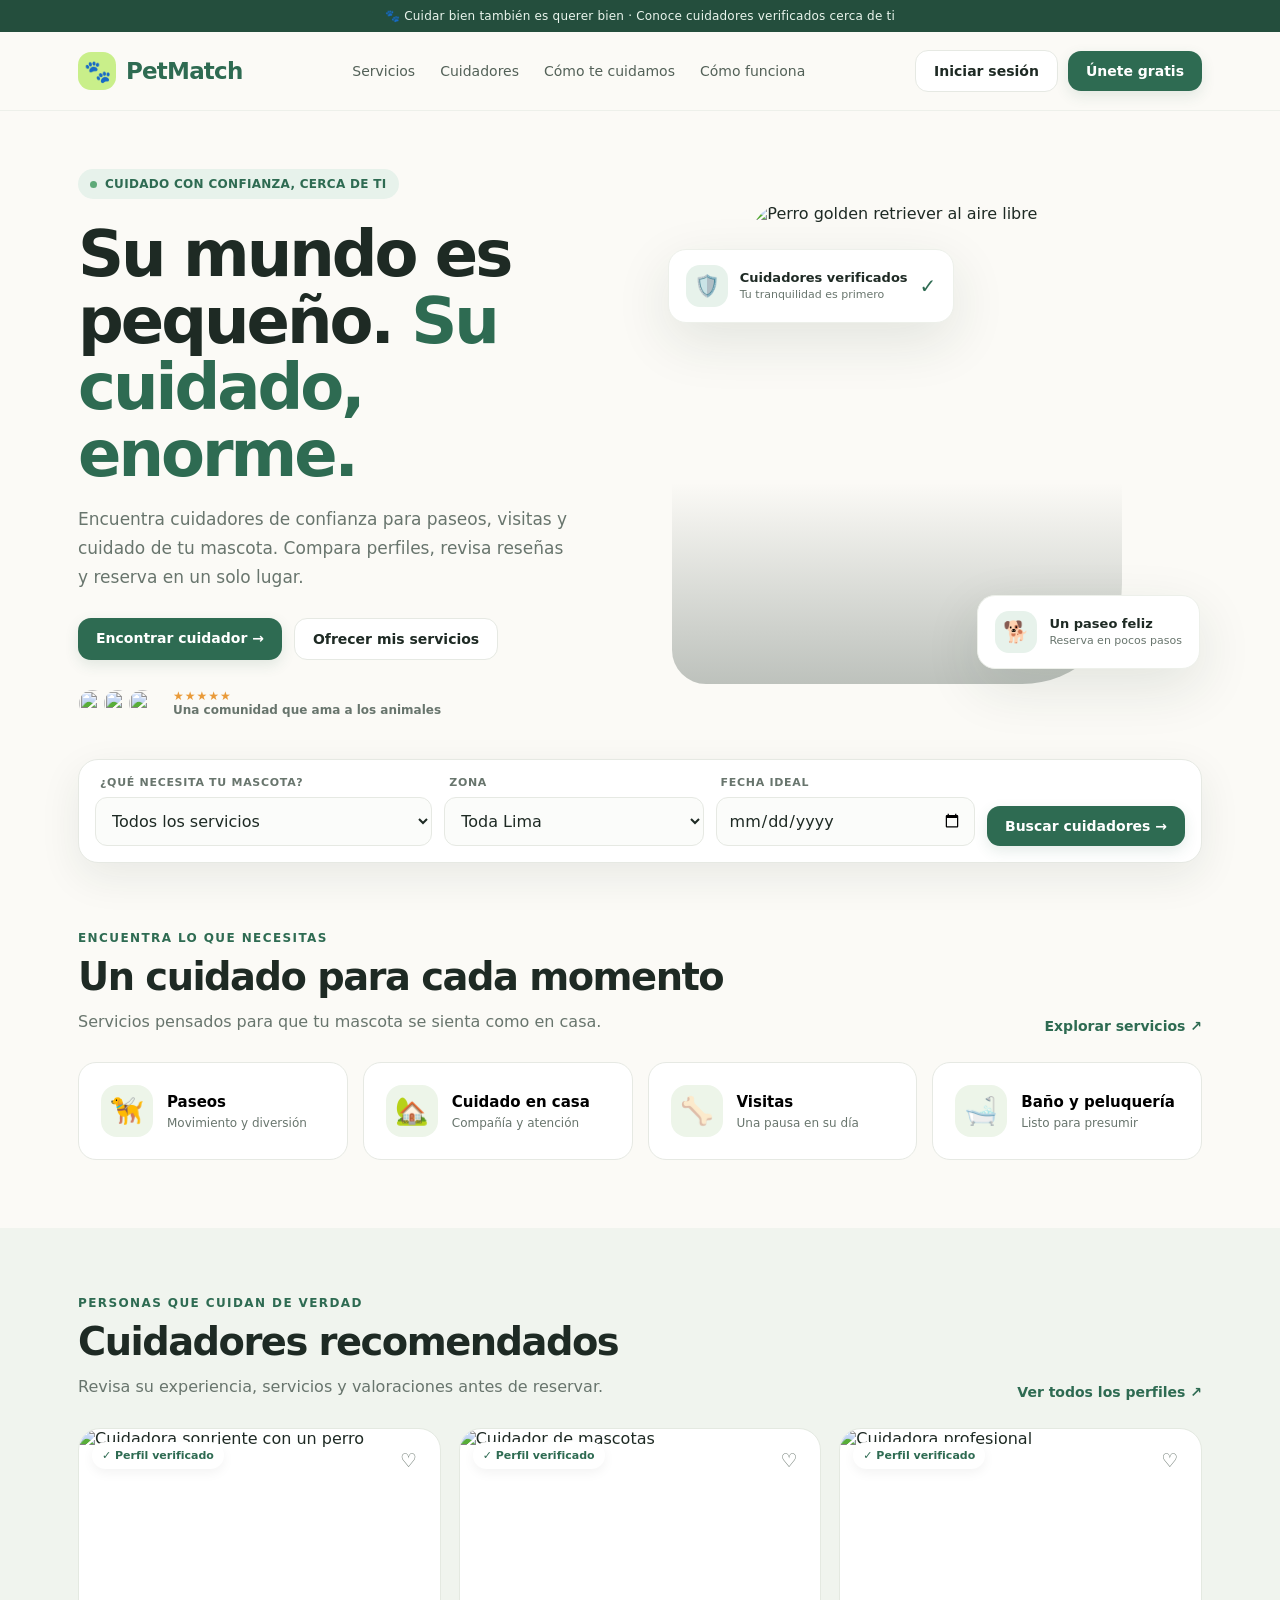
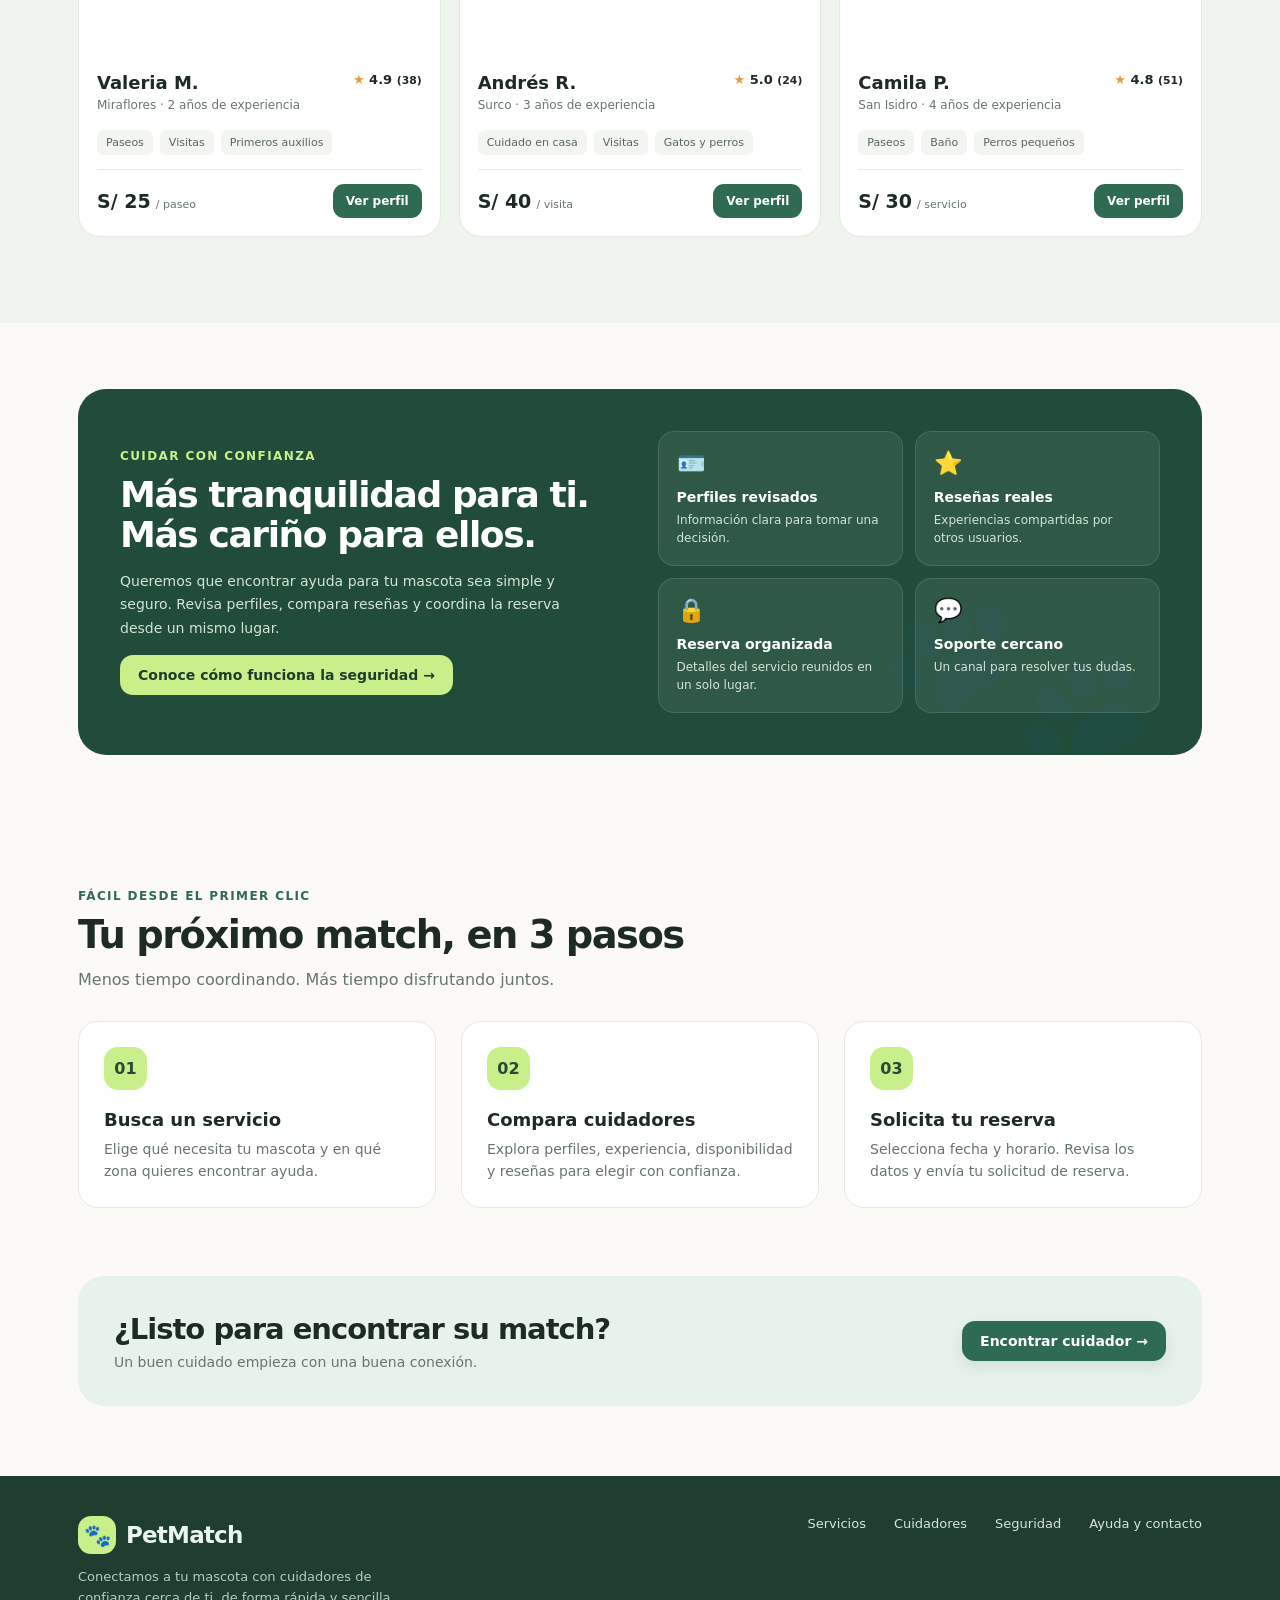
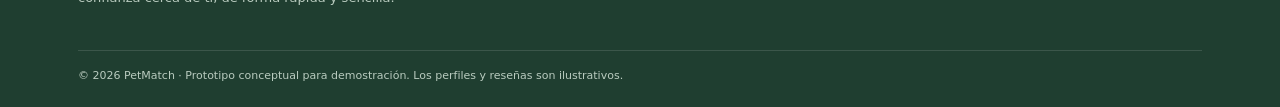
==== index.html @ 68512629 "Add files via upload" ====
<!DOCTYPE html>
<html lang="es">
<head>
<meta charset="UTF-8"><meta name="viewport" content="width=device-width, initial-scale=1.0">
<title>PetMatch — Encuentra su cuidador ideal</title>
<style>
:root{--green:#2e6b52;--green2:#e7f2eb;--lime:#c9ef8a;--ink:#1e2a24;--muted:#68756d;--cream:#fbfaf6;--line:#e6e9e3;--white:#fff;--orange:#f4a261}
*{box-sizing:border-box}html{scroll-behavior:smooth}body{margin:0;font-family:Inter,ui-sans-serif,system-ui,-apple-system,BlinkMacSystemFont,"Segoe UI",sans-serif;color:var(--ink);background:var(--cream)}
button,input,select{font:inherit}button{cursor:pointer;border:0}a{color:inherit;text-decoration:none}.wrap{max-width:1180px;margin:auto;padding:0 28px}
.topbar{background:#244e3d;color:#eaf5ed;text-align:center;padding:9px 16px;font-size:12px;letter-spacing:.2px}
header{position:sticky;top:0;z-index:10;background:rgba(251,250,246,.94);backdrop-filter:blur(12px);border-bottom:1px solid #edf0ea}
.nav{height:78px;display:flex;align-items:center;gap:30px}.logo{display:flex;align-items:center;gap:10px;font-weight:850;font-size:23px;letter-spacing:-.8px;color:var(--green);white-space:nowrap}.logo-mark{width:38px;height:38px;background:var(--lime);border-radius:13px;display:grid;place-items:center;font-size:22px}.navlinks{display:flex;gap:25px;margin:auto;font-size:14px;color:#536158}.navlinks a:hover{color:var(--green)}.nav-actions{display:flex;gap:10px;align-items:center}.btn{padding:12px 18px;border-radius:13px;font-weight:700;font-size:14px;transition:.2s}.btn:hover{transform:translateY(-1px)}.btn-primary{background:var(--green);color:white;box-shadow:0 5px 14px #2e6b5220}.btn-primary:hover{background:#23553f}.btn-light{background:white;border:1px solid var(--line);color:var(--ink)}.btn-lime{background:var(--lime);color:#203b2b}.menu-btn{display:none;background:transparent;font-size:24px}
.hero{padding:58px 0 44px;overflow:hidden}.hero-grid{display:grid;grid-template-columns:1.02fr .98fr;align-items:center;gap:42px}.eyebrow{display:inline-flex;align-items:center;gap:8px;background:var(--green2);color:var(--green);padding:8px 12px;border-radius:999px;font-weight:750;font-size:12px;letter-spacing:.3px}.dot{width:7px;height:7px;border-radius:50%;background:#5eaa78}.hero h1{font-size:clamp(42px,5vw,65px);line-height:1.04;letter-spacing:-3px;margin:22px 0 18px;max-width:570px}.hero h1 span{color:var(--green)}.hero p{font-size:17px;line-height:1.7;color:var(--muted);max-width:500px;margin:0 0 26px}.hero-buttons{display:flex;gap:12px;flex-wrap:wrap}.trust-row{display:flex;align-items:center;gap:15px;margin-top:28px;color:var(--muted);font-size:12px}.avatars{display:flex;padding-left:5px}.avatars img{width:31px;height:31px;object-fit:cover;border-radius:50%;border:2px solid var(--cream);margin-left:-6px}.stars{color:#e99a39;letter-spacing:1px}.hero-visual{height:480px;position:relative}.hero-photo{width:85%;height:440px;position:absolute;right:0;top:0;object-fit:cover;border-radius:34px 34px 100px 34px}.photo-overlay{position:absolute;inset:0;background:linear-gradient(180deg,transparent 58%,#13261d44 100%);border-radius:34px 34px 100px 34px;width:85%;right:0}.floating-card{position:absolute;background:white;box-shadow:0 18px 55px #1b34221c;border:1px solid #edf0ea;border-radius:18px;padding:15px 17px;display:flex;align-items:center;gap:12px}.floating-card .icon{width:42px;height:42px;border-radius:14px;background:var(--green2);display:grid;place-items:center;font-size:21px}.floating-card strong{display:block;font-size:13px}.floating-card small{display:block;color:var(--muted);font-size:11px;margin-top:3px}.float-top{top:45px;left:-4px}.float-bottom{bottom:15px;right:2px}.check{color:var(--green);font-size:20px}
.search-shell{margin-top:-4px;position:relative;z-index:2}.search-panel{background:white;padding:16px;border-radius:20px;box-shadow:0 14px 42px #1d332015;border:1px solid var(--line);display:grid;grid-template-columns:1.3fr 1fr 1fr auto;gap:12px;align-items:end}.field label{display:block;font-size:11px;color:var(--muted);font-weight:750;margin:0 0 8px 5px;text-transform:uppercase;letter-spacing:.7px}.field select,.field input{width:100%;border:1px solid var(--line);background:#fbfcfa;border-radius:12px;padding:13px 12px;outline:none;color:var(--ink)}.field select:focus,.field input:focus{border-color:#6ca786;box-shadow:0 0 0 3px #2e6b5214}
section{padding:68px 0}.section-head{display:flex;align-items:end;justify-content:space-between;gap:20px;margin-bottom:28px}.kicker{font-size:12px;color:var(--green);font-weight:800;letter-spacing:1.4px;text-transform:uppercase}.section-head h2{font-size:clamp(28px,3vw,39px);letter-spacing:-1.5px;margin:9px 0 0}.section-head p{color:var(--muted);margin:10px 0 0;line-height:1.6}.text-link{font-size:14px;color:var(--green);font-weight:800;white-space:nowrap}
.services{display:grid;grid-template-columns:repeat(4,1fr);gap:15px}.service{background:white;border:1px solid var(--line);border-radius:18px;padding:22px;display:flex;gap:14px;align-items:center;text-align:left;transition:.2s}.service:hover,.service.active{border-color:#77a98a;background:#f0f7f1;transform:translateY(-2px)}.service-emoji{width:52px;height:52px;border-radius:16px;background:#edf5e9;display:grid;place-items:center;font-size:27px}.service strong{display:block;font-size:15px}.service small{display:block;color:var(--muted);margin-top:5px;font-size:12px}
.caregivers{background:#f0f4ee}.caregiver-grid{display:grid;grid-template-columns:repeat(3,1fr);gap:18px}.care-card{background:white;border:1px solid #e4e9e1;border-radius:22px;overflow:hidden;transition:.2s}.care-card:hover{transform:translateY(-4px);box-shadow:0 18px 35px #18372310}.care-img-wrap{height:225px;position:relative}.care-img{width:100%;height:100%;object-fit:cover}.verified{position:absolute;left:13px;top:13px;background:#fff;padding:7px 10px;border-radius:999px;font-size:11px;font-weight:800;color:var(--green);box-shadow:0 4px 12px #0000000d}.heart{position:absolute;right:13px;top:13px;width:36px;height:36px;border-radius:50%;background:#fff;font-size:19px;color:#68756d}.heart.saved{color:#e56a78}.care-content{padding:18px}.care-top{display:flex;justify-content:space-between;gap:10px}.care-top h3{margin:0;font-size:18px}.care-top p{color:var(--muted);font-size:12px;margin:5px 0}.rating{font-size:13px;font-weight:800;white-space:nowrap}.rating span{color:#e99a39}.tags{display:flex;gap:7px;flex-wrap:wrap;margin:13px 0}.tag{background:#f3f5f0;padding:6px 9px;border-radius:7px;font-size:11px;color:#59665c}.care-bottom{display:flex;justify-content:space-between;align-items:center;border-top:1px solid var(--line);padding-top:14px;margin-top:14px}.price strong{font-size:19px}.price small{font-size:11px;color:var(--muted)}.mini-btn{padding:10px 13px;border-radius:11px;background:var(--green);color:white;font-size:12px;font-weight:800}
.safety{padding:66px 0}.safety-panel{background:#214c39;color:white;border-radius:28px;padding:42px;display:grid;grid-template-columns:1fr 1fr;gap:35px;align-items:center;overflow:hidden;position:relative}.safety-panel:after{content:"🐾";position:absolute;font-size:210px;opacity:.06;right:5%;bottom:-50px;transform:rotate(-20deg)}.safety-panel h2{font-size:36px;letter-spacing:-1.4px;line-height:1.12;margin:12px 0}.safety-panel p{color:#d3e4d8;line-height:1.7;font-size:14px;max-width:470px}.safety-list{display:grid;grid-template-columns:1fr 1fr;gap:12px;position:relative;z-index:1}.safety-item{background:#ffffff12;border:1px solid #ffffff1c;border-radius:16px;padding:18px}.safety-item span{font-size:23px}.safety-item strong{display:block;margin-top:12px;font-size:14px}.safety-item small{display:block;color:#d3e4d8;line-height:1.5;margin-top:6px;font-size:12px}
.how-grid{display:grid;grid-template-columns:repeat(3,1fr);gap:25px}.step{padding:25px;border:1px solid var(--line);border-radius:20px;background:white}.step-num{width:43px;height:43px;border-radius:14px;background:var(--lime);display:grid;place-items:center;font-weight:900;color:#264a35}.step h3{margin:19px 0 8px;font-size:18px}.step p{color:var(--muted);line-height:1.6;font-size:14px;margin:0}
.cta{padding:0 0 70px}.cta-panel{border-radius:26px;background:#e7f2eb;padding:36px;display:flex;align-items:center;justify-content:space-between;gap:20px}.cta-panel h2{margin:0 0 8px;font-size:29px;letter-spacing:-1px}.cta-panel p{margin:0;color:var(--muted);font-size:14px}
footer{background:#1f3e30;color:#e8f1ea;padding:40px 0 25px}.footer-grid{display:flex;justify-content:space-between;gap:25px;flex-wrap:wrap}.footer-brand{max-width:330px}.footer-brand p{color:#b9cbbf;font-size:13px;line-height:1.6}.footer-links{display:flex;gap:28px;flex-wrap:wrap}.footer-links a{font-size:13px;color:#d7e4db}.copyright{border-top:1px solid #ffffff20;margin-top:28px;padding-top:18px;font-size:11px;color:#b9cbbf}
.modal-backdrop{position:fixed;inset:0;background:#0d1c14a6;z-index:50;display:none;align-items:center;justify-content:center;padding:18px}.modal-backdrop.show{display:flex}.modal{background:var(--cream);width:min(560px,100%);max-height:90vh;overflow:auto;border-radius:24px;padding:26px;box-shadow:0 30px 90px #0003;position:relative}.modal-close{position:absolute;right:17px;top:16px;width:35px;height:35px;border-radius:50%;background:#edf1eb;font-size:20px}.modal h2{margin:5px 40px 8px 0;font-size:26px;letter-spacing:-.8px}.modal p{color:var(--muted);line-height:1.5;font-size:14px}.modal .field{margin:15px 0}.modal .field label{margin-left:0}.modal .btn{width:100%;margin-top:8px}.notice{background:#e7f2eb;color:#24533d;padding:14px;border-radius:12px;font-size:13px;line-height:1.5;margin-top:14px;display:none}.notice.show{display:block}.empty{grid-column:1/-1;text-align:center;padding:35px;color:var(--muted);background:white;border-radius:18px}
@media(max-width:900px){.navlinks{gap:13px}.hero-grid{gap:22px}.hero-visual{height:410px}.hero-photo,.photo-overlay{height:380px}.search-panel{grid-template-columns:1fr 1fr}.services{grid-template-columns:repeat(2,1fr)}.caregiver-grid{grid-template-columns:repeat(2,1fr)}.caregiver-grid .care-card:last-child{display:none}.safety-panel{grid-template-columns:1fr}.how-grid{gap:13px}}
@media(max-width:650px){.wrap{padding:0 18px}.nav{height:68px}.navlinks{display:none;position:absolute;top:68px;left:0;right:0;background:var(--cream);padding:20px;flex-direction:column;border-bottom:1px solid var(--line)}.navlinks.open{display:flex}.nav-actions .btn-light{display:none}.menu-btn{display:block}.logo{font-size:20px}.hero{padding-top:35px}.hero-grid{grid-template-columns:1fr}.hero h1{font-size:47px;letter-spacing:-2px}.hero p{font-size:15px}.hero-visual{height:360px;margin-top:8px}.hero-photo,.photo-overlay{width:90%;height:335px}.float-top{left:0;top:25px}.float-bottom{right:0;bottom:0}.search-panel{grid-template-columns:1fr;padding:14px}.search-panel .btn{width:100%}section{padding:48px 0}.section-head{align-items:start;flex-direction:column}.services{grid-template-columns:1fr 1fr;gap:10px}.service{padding:13px;gap:10px}.service-emoji{width:42px;height:42px;font-size:22px}.service strong{font-size:13px}.service small{font-size:10px}.caregiver-grid{grid-template-columns:1fr}.caregiver-grid .care-card:last-child{display:block}.care-img-wrap{height:220px}.safety-panel{padding:25px}.safety-panel h2{font-size:30px}.safety-list{grid-template-columns:1fr 1fr}.how-grid{grid-template-columns:1fr}.cta-panel{padding:25px;align-items:start;flex-direction:column}.cta-panel h2{font-size:25px}.footer-grid{flex-direction:column}.footer-links{gap:18px}}
</style>
</head>
<body>
<div class="topbar">🐾 Cuidar bien también es querer bien · Conoce cuidadores verificados cerca de ti</div>
<header><div class="wrap nav">
<a class="logo" href="#inicio"><span class="logo-mark">🐾</span>PetMatch</a>
<nav class="navlinks" id="navlinks"><a href="#servicios">Servicios</a><a href="#cuidadores">Cuidadores</a><a href="#seguridad">Cómo te cuidamos</a><a href="#como-funciona">Cómo funciona</a></nav>
<div class="nav-actions"><button class="btn btn-light" onclick="openModal('login')">Iniciar sesión</button><button class="btn btn-primary" onclick="openModal('join')">Únete gratis</button><button class="menu-btn" aria-label="Abrir menú" onclick="document.getElementById('navlinks').classList.toggle('open')">☰</button></div>
</div></header>
<main id="inicio">
<section class="hero"><div class="wrap hero-grid">
<div><div class="eyebrow"><span class="dot"></span> CUIDADO CON CONFIANZA, CERCA DE TI</div>
<h1>Su mundo es pequeño. <span>Su cuidado, enorme.</span></h1>
<p>Encuentra cuidadores de confianza para paseos, visitas y cuidado de tu mascota. Compara perfiles, revisa reseñas y reserva en un solo lugar.</p>
<div class="hero-buttons"><a class="btn btn-primary" href="#buscar">Encontrar cuidador <span>→</span></a><button class="btn btn-light" onclick="openModal('join')">Ofrecer mis servicios</button></div>
<div class="trust-row"><div class="avatars"><img src="https://images.unsplash.com/photo-1544005313-94ddf0286df2?w=80&h=80&fit=crop&crop=faces" alt=""><img src="https://images.unsplash.com/photo-1500648767791-00dcc994a43e?w=80&h=80&fit=crop&crop=faces" alt=""><img src="https://images.unsplash.com/photo-1534528741775-53994a69daeb?w=80&h=80&fit=crop&crop=faces" alt=""></div><div><div class="stars">★★★★★</div><strong>Una comunidad que ama a los animales</strong></div></div>
</div>
<div class="hero-visual"><img class="hero-photo" src="https://images.unsplash.com/photo-1552053831-71594a27632d?w=1000&h=1200&fit=crop&crop=faces" alt="Perro golden retriever al aire libre"><div class="photo-overlay"></div>
<div class="floating-card float-top"><div class="icon">🛡️</div><div><strong>Cuidadores verificados</strong><small>Tu tranquilidad es primero</small></div><span class="check">✓</span></div>
<div class="floating-card float-bottom"><div class="icon">🐕</div><div><strong>Un paseo feliz</strong><small>Reserva en pocos pasos</small></div></div></div>
</div></section>
<div class="wrap search-shell" id="buscar"><div class="search-panel">
<div class="field"><label>¿Qué necesita tu mascota?</label><select id="searchService"><option value="Todos">Todos los servicios</option><option value="Paseo">Paseo</option><option value="Cuidado">Cuidado en casa</option><option value="Visita">Visita a domicilio</option><option value="Baño">Baño y peluquería</option></select></div>
<div class="field"><label>Zona</label><select id="searchZone"><option value="Todas">Toda Lima</option><option value="Miraflores">Miraflores</option><option value="Surco">Surco</option><option value="San Isidro">San Isidro</option><option value="Callao">Callao</option></select></div>
<div class="field"><label>Fecha ideal</label><input id="searchDate" type="date"></div>
<button class="btn btn-primary" onclick="searchCaregivers()">Buscar cuidadores →</button>
</div></div>
<section id="servicios"><div class="wrap"><div class="section-head"><div><div class="kicker">Encuentra lo que necesitas</div><h2>Un cuidado para cada momento</h2><p>Servicios pensados para que tu mascota se sienta como en casa.</p></div><a class="text-link" href="#buscar">Explorar servicios ↗</a></div>
<div class="services">
<button class="service" data-service="Paseo" onclick="chooseService('Paseo',this)"><span class="service-emoji">🦮</span><span><strong>Paseos</strong><small>Movimiento y diversión</small></span></button>
<button class="service" data-service="Cuidado" onclick="chooseService('Cuidado',this)"><span class="service-emoji">🏡</span><span><strong>Cuidado en casa</strong><small>Compañía y atención</small></span></button>
<button class="service" data-service="Visita" onclick="chooseService('Visita',this)"><span class="service-emoji">🦴</span><span><strong>Visitas</strong><small>Una pausa en su día</small></span></button>
<button class="service" data-service="Baño" onclick="chooseService('Baño',this)"><span class="service-emoji">🛁</span><span><strong>Baño y peluquería</strong><small>Listo para presumir</small></span></button>
</div></div></section>
<section class="caregivers" id="cuidadores"><div class="wrap"><div class="section-head"><div><div class="kicker">Personas que cuidan de verdad</div><h2>Cuidadores recomendados</h2><p>Revisa su experiencia, servicios y valoraciones antes de reservar.</p></div><a class="text-link" href="#buscar">Ver todos los perfiles ↗</a></div>
<div class="caregiver-grid" id="caregiverGrid">
<article class="care-card" data-services="Paseo Visita" data-zone="Miraflores San Isidro"><div class="care-img-wrap"><img class="care-img" src="https://images.unsplash.com/photo-1544717305-2782549b5136?w=900&h=650&fit=crop&crop=faces" alt="Cuidadora sonriente con un perro"><span class="verified">✓ Perfil verificado</span><button class="heart" onclick="toggleHeart(this)" aria-label="Guardar cuidador">♡</button></div><div class="care-content"><div class="care-top"><div><h3>Valeria M.</h3><p>Miraflores · 2 años de experiencia</p></div><div class="rating"><span>★</span> 4.9 <small>(38)</small></div></div><div class="tags"><span class="tag">Paseos</span><span class="tag">Visitas</span><span class="tag">Primeros auxilios</span></div><div class="care-bottom"><div class="price"><strong>S/ 25</strong> <small>/ paseo</small></div><button class="mini-btn" onclick="bookCaregiver('Valeria M.','S/ 25 por paseo')">Ver perfil</button></div></div></article>
<article class="care-card" data-services="Cuidado Visita" data-zone="Surco"><div class="care-img-wrap"><img class="care-img" src="https://images.unsplash.com/photo-1500648767791-00dcc994a43e?w=900&h=650&fit=crop&crop=faces" alt="Cuidador de mascotas"><span class="verified">✓ Perfil verificado</span><button class="heart" onclick="toggleHeart(this)" aria-label="Guardar cuidador">♡</button></div><div class="care-content"><div class="care-top"><div><h3>Andrés R.</h3><p>Surco · 3 años de experiencia</p></div><div class="rating"><span>★</span> 5.0 <small>(24)</small></div></div><div class="tags"><span class="tag">Cuidado en casa</span><span class="tag">Visitas</span><span class="tag">Gatos y perros</span></div><div class="care-bottom"><div class="price"><strong>S/ 40</strong> <small>/ visita</small></div><button class="mini-btn" onclick="bookCaregiver('Andrés R.','S/ 40 por visita')">Ver perfil</button></div></div></article>
<article class="care-card" data-services="Paseo Baño" data-zone="San Isidro Callao"><div class="care-img-wrap"><img class="care-img" src="https://images.unsplash.com/photo-1551836022-d5d88e9218df?w=900&h=650&fit=crop&crop=faces" alt="Cuidadora profesional"><span class="verified">✓ Perfil verificado</span><button class="heart" onclick="toggleHeart(this)" aria-label="Guardar cuidador">♡</button></div><div class="care-content"><div class="care-top"><div><h3>Camila P.</h3><p>San Isidro · 4 años de experiencia</p></div><div class="rating"><span>★</span> 4.8 <small>(51)</small></div></div><div class="tags"><span class="tag">Paseos</span><span class="tag">Baño</span><span class="tag">Perros pequeños</span></div><div class="care-bottom"><div class="price"><strong>S/ 30</strong> <small>/ servicio</small></div><button class="mini-btn" onclick="bookCaregiver('Camila P.','S/ 30 por servicio')">Ver perfil</button></div></div></article>
</div><p id="resultsMsg" style="font-size:13px;color:var(--muted);margin:18px 2px 0"></p>
</div></section>
<section class="safety" id="seguridad"><div class="wrap"><div class="safety-panel"><div><div class="kicker" style="color:var(--lime)">Cuidar con confianza</div><h2>Más tranquilidad para ti. Más cariño para ellos.</h2><p>Queremos que encontrar ayuda para tu mascota sea simple y seguro. Revisa perfiles, compara reseñas y coordina la reserva desde un mismo lugar.</p><button class="btn btn-lime" onclick="openModal('safety')">Conoce cómo funciona la seguridad →</button></div><div class="safety-list"><div class="safety-item"><span>🪪</span><strong>Perfiles revisados</strong><small>Información clara para tomar una decisión.</small></div><div class="safety-item"><span>⭐</span><strong>Reseñas reales</strong><small>Experiencias compartidas por otros usuarios.</small></div><div class="safety-item"><span>🔒</span><strong>Reserva organizada</strong><small>Detalles del servicio reunidos en un solo lugar.</small></div><div class="safety-item"><span>💬</span><strong>Soporte cercano</strong><small>Un canal para resolver tus dudas.</small></div></div></div></div></section>
<section id="como-funciona"><div class="wrap"><div class="section-head"><div><div class="kicker">Fácil desde el primer clic</div><h2>Tu próximo match, en 3 pasos</h2><p>Menos tiempo coordinando. Más tiempo disfrutando juntos.</p></div></div><div class="how-grid"><div class="step"><div class="step-num">01</div><h3>Busca un servicio</h3><p>Elige qué necesita tu mascota y en qué zona quieres encontrar ayuda.</p></div><div class="step"><div class="step-num">02</div><h3>Compara cuidadores</h3><p>Explora perfiles, experiencia, disponibilidad y reseñas para elegir con confianza.</p></div><div class="step"><div class="step-num">03</div><h3>Solicita tu reserva</h3><p>Selecciona fecha y horario. Revisa los datos y envía tu solicitud de reserva.</p></div></div></div></section>
<div class="cta"><div class="wrap"><div class="cta-panel"><div><h2>¿Listo para encontrar su match?</h2><p>Un buen cuidado empieza con una buena conexión.</p></div><button class="btn btn-primary" onclick="document.getElementById('buscar').scrollIntoView({behavior:'smooth'})">Encontrar cuidador →</button></div></div></div>
</main>
<footer><div class="wrap"><div class="footer-grid"><div class="footer-brand"><a class="logo" href="#inicio" style="color:#eaf5ed"><span class="logo-mark">🐾</span>PetMatch</a><p>Conectamos a tu mascota con cuidadores de confianza cerca de ti, de forma rápida y sencilla.</p></div><div class="footer-links"><a href="#servicios">Servicios</a><a href="#cuidadores">Cuidadores</a><a href="#seguridad">Seguridad</a><a href="#" onclick="openModal('help');return false">Ayuda y contacto</a></div></div><div class="copyright">© 2026 PetMatch · Prototipo conceptual para demostración. Los perfiles y reseñas son ilustrativos.</div></div></footer>
<div class="modal-backdrop" id="modalBackdrop" onclick="if(event.target===this)closeModal()"><div class="modal" role="dialog" aria-modal="true" aria-labelledby="modalTitle"><button class="modal-close" onclick="closeModal()" aria-label="Cerrar">×</button><div id="modalBody"></div></div></div>
<script>
const backdrop=document.getElementById('modalBackdrop'), body=document.getElementById('modalBody');
function openModal(type){
 let content='';
 if(type==='login') content=`<div class="eyebrow">Qué bueno verte de nuevo</div><h2 id="modalTitle">Inicia sesión</h2><p>Entra a tu cuenta para gestionar tus reservas y cuidadores favoritos.</p><form onsubmit="event.preventDefault();showNotice('loginNotice','¡Listo! Esta es una demostración: el inicio de sesión no está conectado a una cuenta real.');"><div class="field"><label>Correo electrónico</label><input type="email" required placeholder="tu@correo.com"></div><div class="field"><label>Contraseña</label><input type="password" required placeholder="••••••••"></div><button class="btn btn-primary" type="submit">Iniciar sesión</button><div class="notice" id="loginNotice"></div></form><p>¿Aún no tienes cuenta? <a class="text-link" href="#" onclick="openModal('join');return false">Únete gratis</a></p>`;
 else if(type==='join') content=`<div class="eyebrow">Bienvenido a la manada</div><h2 id="modalTitle">Únete a PetMatch</h2><p>Cuéntanos cómo quieres formar parte de la comunidad.</p><div class="field"><label>Quiero registrarme como</label><select id="joinRole"><option>Dueño de mascota</option><option>Cuidador de mascotas</option></select></div><div class="field"><label>Nombre completo</label><input id="joinName" placeholder="Tu nombre"></div><div class="field"><label>Correo electrónico</label><input id="joinEmail" type="email" placeholder="tu@correo.com"></div><button class="btn btn-primary" onclick="joinSubmit()">Crear cuenta gratis</button><div class="notice" id="joinNotice"></div>`;
 else if(type==='booking') content=`<div class="eyebrow">Tu próximo match</div><h2 id="modalTitle">Solicitar reserva con ${window.selectedCaregiver}</h2><p>${window.selectedPrice}. Completa los detalles para preparar tu solicitud.</p><form onsubmit="event.preventDefault();showNotice('bookNotice','¡Solicitud preparada! En un producto real, aquí se confirmaría la disponibilidad y se continuaría al pago seguro.');"><div class="field"><label>Servicio</label><select required><option>Paseo</option><option>Cuidado en casa</option><option>Visita a domicilio</option><option>Baño y peluquería</option></select></div><div class="field"><label>Fecha</label><input type="date" required></div><div class="field"><label>Horario preferido</label><select required><option value="">Seleccionar horario</option><option>08:00 – 10:00</option><option>10:00 – 12:00</option><option>14:00 – 16:00</option><option>16:00 – 18:00</option></select></div><div class="field"><label>Nombre de tu mascota</label><input placeholder="Ej. Luna" required></div><button class="btn btn-primary" type="submit">Continuar con la reserva →</button><div class="notice" id="bookNotice"></div></form>`;
 else if(type==='safety') content=`<div class="eyebrow">Seguridad y confianza</div><h2 id="modalTitle">Decide con más información</h2><p>En el concepto de PetMatch, cada perfil reúne datos del cuidador, servicios, disponibilidad y valoraciones para ayudar a comparar opciones. La verificación y los pagos protegidos se muestran como funcionalidades previstas del producto, no como servicios activos en este prototipo.</p><div class="notice show">Antes de reservar, revisa siempre los detalles del servicio, acuerda las necesidades especiales de tu mascota y confirma las condiciones con el cuidador.</div><button class="btn btn-primary" onclick="closeModal()">Entendido</button>`;
 else content=`<div class="eyebrow">Estamos para ayudarte</div><h2 id="modalTitle">Ayuda y contacto</h2><p>¿Tienes alguna duda sobre los servicios o cómo reservar? Déjanos un mensaje de demostración.</p><div class="field"><label>Tu correo</label><input type="email" placeholder="tu@correo.com"></div><div class="field"><label>¿En qué te ayudamos?</label><input placeholder="Escribe tu consulta"></div><button class="btn btn-primary" onclick="showNotice('helpNotice','Mensaje de demostración preparado. La función de contacto aún no está conectada.');">Enviar consulta</button><div class="notice" id="helpNotice"></div>`;
 body.innerHTML=content;backdrop.classList.add('show');document.body.style.overflow='hidden';
}
function closeModal(){backdrop.classList.remove('show');document.body.style.overflow=''}
function showNotice(id,msg){const el=document.getElementById(id);if(el){el.textContent=msg;el.classList.add('show')}}
function bookCaregiver(name,price){window.selectedCaregiver=name;window.selectedPrice=price;openModal('booking')}
function toggleHeart(btn){btn.classList.toggle('saved');btn.textContent=btn.classList.contains('saved')?'♥':'♡'}
function chooseService(service,btn){document.querySelectorAll('.service').forEach(x=>x.classList.remove('active'));btn.classList.add('active');document.getElementById('searchService').value=service;document.getElementById('buscar').scrollIntoView({behavior:'smooth',block:'center'});searchCaregivers()}
function searchCaregivers(){
 const service=document.getElementById('searchService').value,zone=document.getElementById('searchZone').value;
 let count=0;
 document.querySelectorAll('.care-card').forEach(card=>{const services=card.dataset.services.split(' '),zones=card.dataset.zone.split(' ');const show=(service==='Todos'||services.includes(service))&&(zone==='Todas'||zones.includes(zone));card.style.display=show?'':'none';if(show)count++});
 const msg=document.getElementById('resultsMsg');msg.textContent=count?`Mostrando ${count} ${count===1?'cuidador':'cuidadores'} ${service!=='Todos'?'para '+service.toLowerCase():''}${zone!=='Todas'?' en '+zone:''}. Los perfiles de este prototipo son ilustrativos.`:'No encontramos perfiles con esos filtros. Prueba con otra zona o servicio.';msg.style.color=count?'var(--muted)':'#b24b4b';
 document.getElementById('cuidadores').scrollIntoView({behavior:'smooth',block:'start'});
}
function joinSubmit(){const name=document.getElementById('joinName').value.trim(),email=document.getElementById('joinEmail').value.trim(),role=document.getElementById('joinRole').value;if(!name||!email){showNotice('joinNotice','Completa tu nombre y correo para continuar.');return}showNotice('joinNotice',`¡Gracias, ${name}! Tu registro como ${role.toLowerCase()} está listo para la demostración. No se han enviado datos ni creado una cuenta real.`)}
document.addEventListener('keydown',e=>{if(e.key==='Escape')closeModal()});
</script>
</body></html>
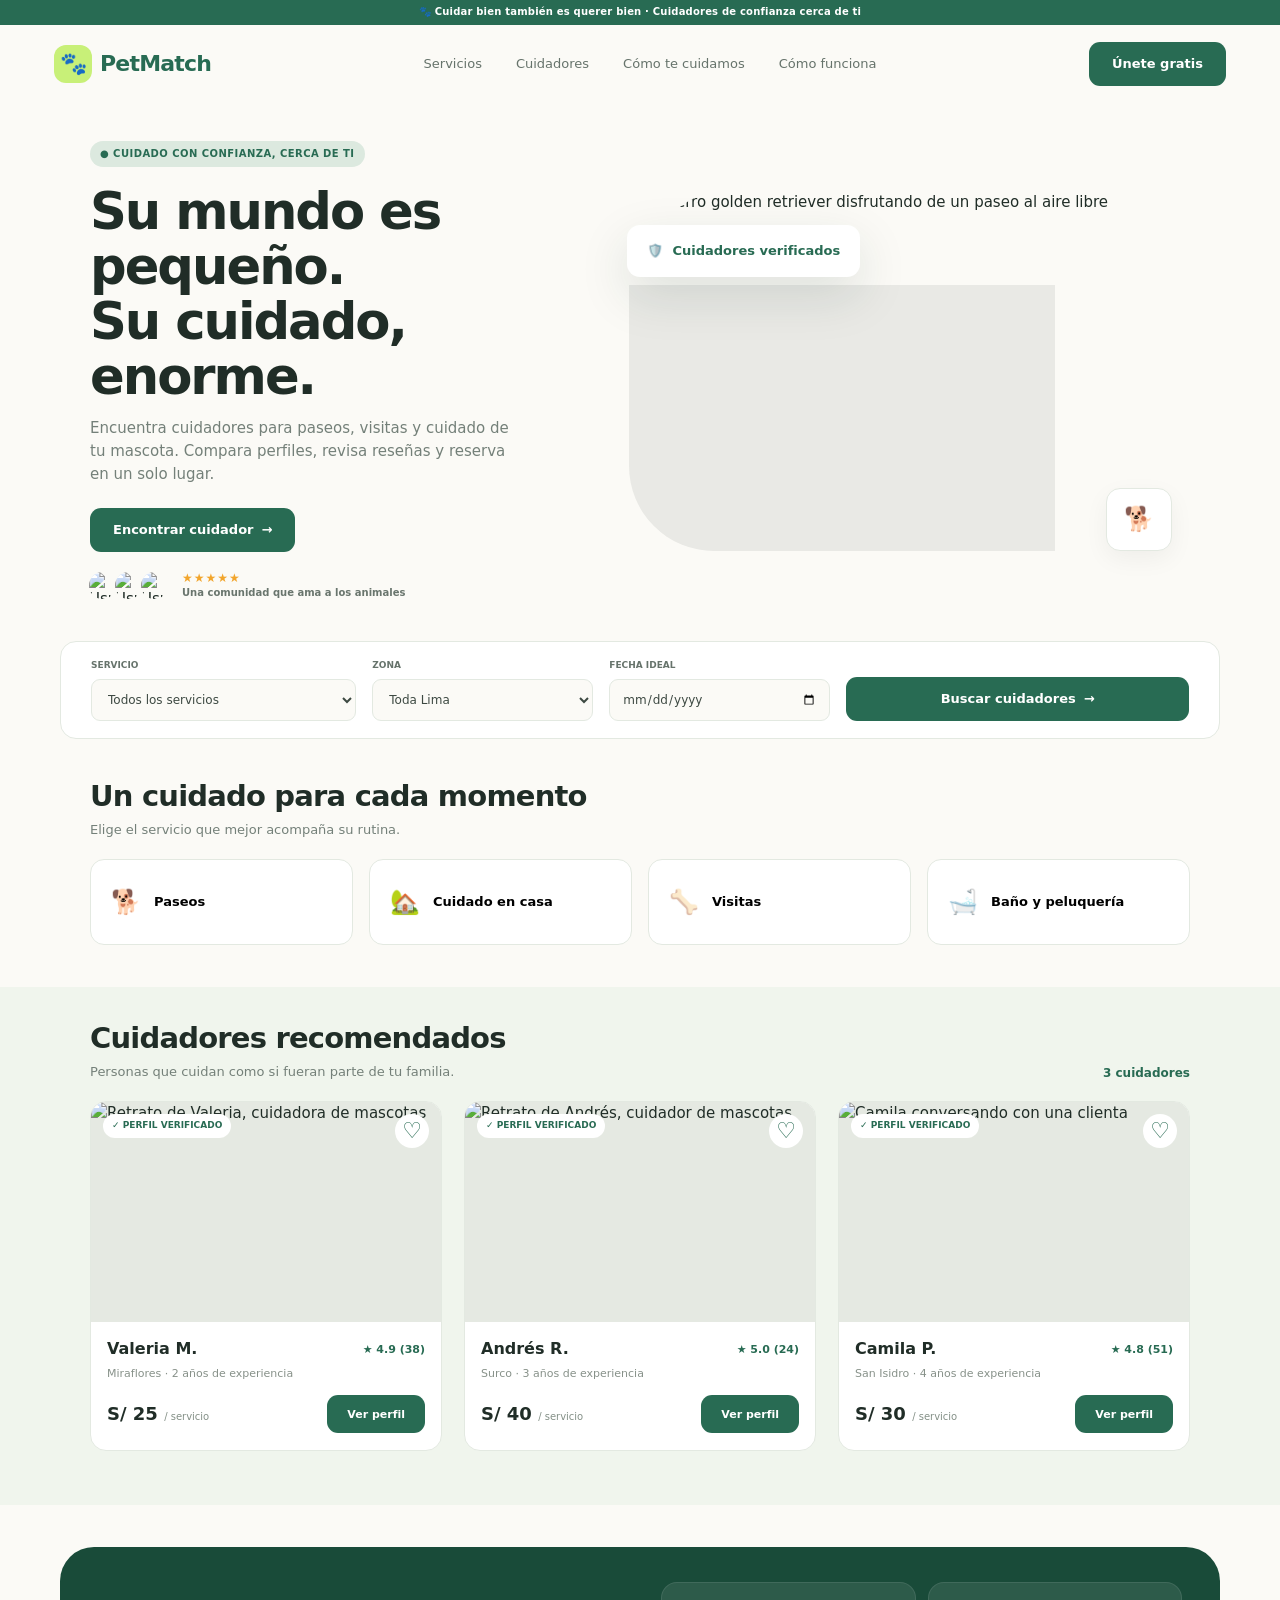
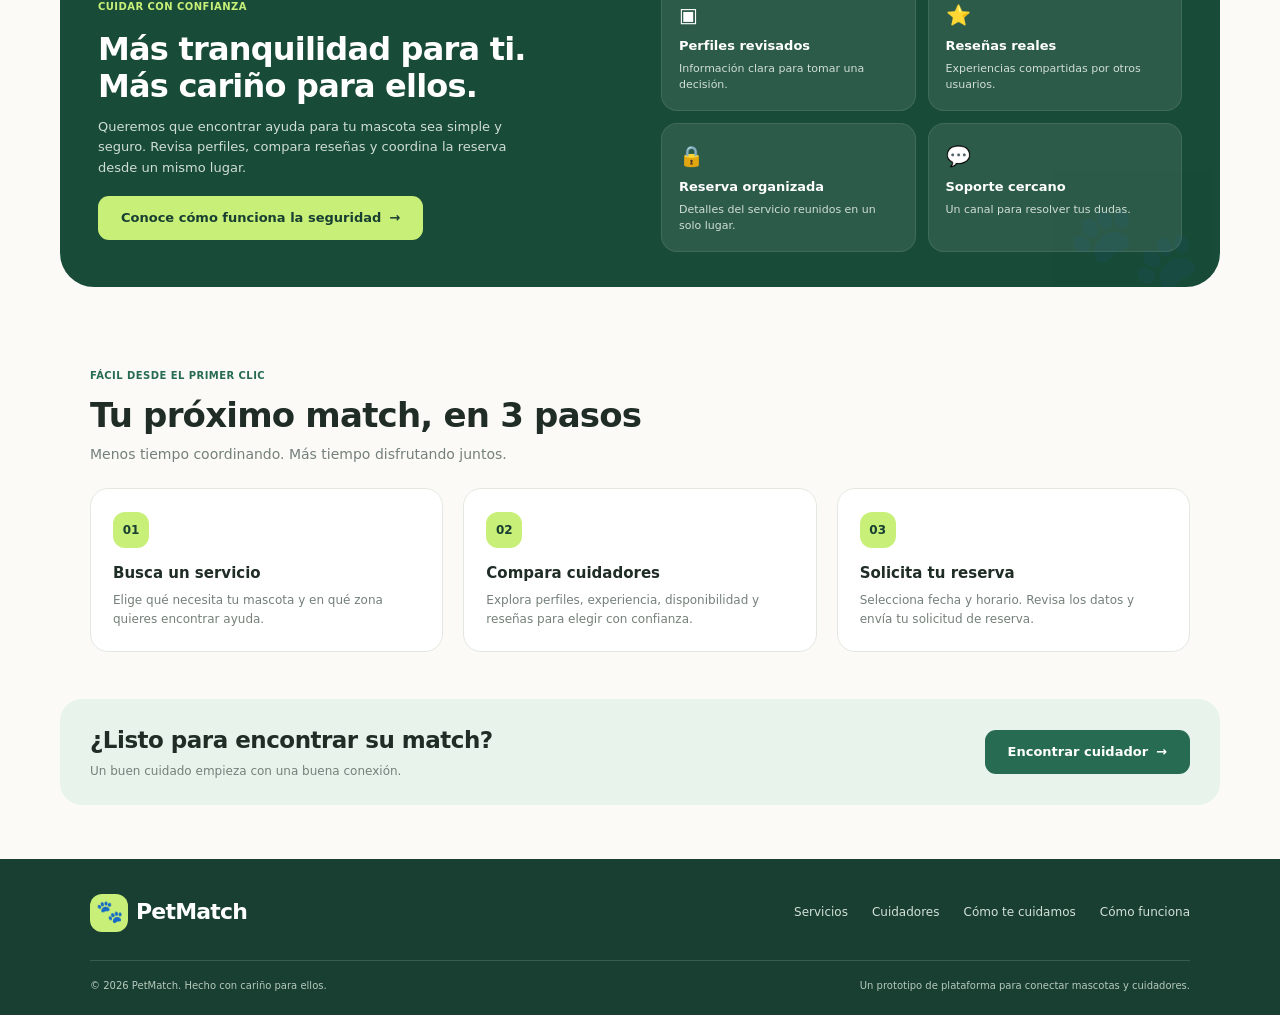
==== commit 24bbfb19: "Add files via upload" ====
--- a/index.html
+++ b/index.html
@@ -1,98 +1,95 @@
-<!DOCTYPE html>
-<html lang="es">
+<!doctype html>
+<html lang="es-PE">
 <head>
-<meta charset="UTF-8"><meta name="viewport" content="width=device-width, initial-scale=1.0">
-<title>PetMatch — Encuentra su cuidador ideal</title>
-<style>
-:root{--green:#2e6b52;--green2:#e7f2eb;--lime:#c9ef8a;--ink:#1e2a24;--muted:#68756d;--cream:#fbfaf6;--line:#e6e9e3;--white:#fff;--orange:#f4a261}
-*{box-sizing:border-box}html{scroll-behavior:smooth}body{margin:0;font-family:Inter,ui-sans-serif,system-ui,-apple-system,BlinkMacSystemFont,"Segoe UI",sans-serif;color:var(--ink);background:var(--cream)}
-button,input,select{font:inherit}button{cursor:pointer;border:0}a{color:inherit;text-decoration:none}.wrap{max-width:1180px;margin:auto;padding:0 28px}
-.topbar{background:#244e3d;color:#eaf5ed;text-align:center;padding:9px 16px;font-size:12px;letter-spacing:.2px}
-header{position:sticky;top:0;z-index:10;background:rgba(251,250,246,.94);backdrop-filter:blur(12px);border-bottom:1px solid #edf0ea}
-.nav{height:78px;display:flex;align-items:center;gap:30px}.logo{display:flex;align-items:center;gap:10px;font-weight:850;font-size:23px;letter-spacing:-.8px;color:var(--green);white-space:nowrap}.logo-mark{width:38px;height:38px;background:var(--lime);border-radius:13px;display:grid;place-items:center;font-size:22px}.navlinks{display:flex;gap:25px;margin:auto;font-size:14px;color:#536158}.navlinks a:hover{color:var(--green)}.nav-actions{display:flex;gap:10px;align-items:center}.btn{padding:12px 18px;border-radius:13px;font-weight:700;font-size:14px;transition:.2s}.btn:hover{transform:translateY(-1px)}.btn-primary{background:var(--green);color:white;box-shadow:0 5px 14px #2e6b5220}.btn-primary:hover{background:#23553f}.btn-light{background:white;border:1px solid var(--line);color:var(--ink)}.btn-lime{background:var(--lime);color:#203b2b}.menu-btn{display:none;background:transparent;font-size:24px}
-.hero{padding:58px 0 44px;overflow:hidden}.hero-grid{display:grid;grid-template-columns:1.02fr .98fr;align-items:center;gap:42px}.eyebrow{display:inline-flex;align-items:center;gap:8px;background:var(--green2);color:var(--green);padding:8px 12px;border-radius:999px;font-weight:750;font-size:12px;letter-spacing:.3px}.dot{width:7px;height:7px;border-radius:50%;background:#5eaa78}.hero h1{font-size:clamp(42px,5vw,65px);line-height:1.04;letter-spacing:-3px;margin:22px 0 18px;max-width:570px}.hero h1 span{color:var(--green)}.hero p{font-size:17px;line-height:1.7;color:var(--muted);max-width:500px;margin:0 0 26px}.hero-buttons{display:flex;gap:12px;flex-wrap:wrap}.trust-row{display:flex;align-items:center;gap:15px;margin-top:28px;color:var(--muted);font-size:12px}.avatars{display:flex;padding-left:5px}.avatars img{width:31px;height:31px;object-fit:cover;border-radius:50%;border:2px solid var(--cream);margin-left:-6px}.stars{color:#e99a39;letter-spacing:1px}.hero-visual{height:480px;position:relative}.hero-photo{width:85%;height:440px;position:absolute;right:0;top:0;object-fit:cover;border-radius:34px 34px 100px 34px}.photo-overlay{position:absolute;inset:0;background:linear-gradient(180deg,transparent 58%,#13261d44 100%);border-radius:34px 34px 100px 34px;width:85%;right:0}.floating-card{position:absolute;background:white;box-shadow:0 18px 55px #1b34221c;border:1px solid #edf0ea;border-radius:18px;padding:15px 17px;display:flex;align-items:center;gap:12px}.floating-card .icon{width:42px;height:42px;border-radius:14px;background:var(--green2);display:grid;place-items:center;font-size:21px}.floating-card strong{display:block;font-size:13px}.floating-card small{display:block;color:var(--muted);font-size:11px;margin-top:3px}.float-top{top:45px;left:-4px}.float-bottom{bottom:15px;right:2px}.check{color:var(--green);font-size:20px}
-.search-shell{margin-top:-4px;position:relative;z-index:2}.search-panel{background:white;padding:16px;border-radius:20px;box-shadow:0 14px 42px #1d332015;border:1px solid var(--line);display:grid;grid-template-columns:1.3fr 1fr 1fr auto;gap:12px;align-items:end}.field label{display:block;font-size:11px;color:var(--muted);font-weight:750;margin:0 0 8px 5px;text-transform:uppercase;letter-spacing:.7px}.field select,.field input{width:100%;border:1px solid var(--line);background:#fbfcfa;border-radius:12px;padding:13px 12px;outline:none;color:var(--ink)}.field select:focus,.field input:focus{border-color:#6ca786;box-shadow:0 0 0 3px #2e6b5214}
-section{padding:68px 0}.section-head{display:flex;align-items:end;justify-content:space-between;gap:20px;margin-bottom:28px}.kicker{font-size:12px;color:var(--green);font-weight:800;letter-spacing:1.4px;text-transform:uppercase}.section-head h2{font-size:clamp(28px,3vw,39px);letter-spacing:-1.5px;margin:9px 0 0}.section-head p{color:var(--muted);margin:10px 0 0;line-height:1.6}.text-link{font-size:14px;color:var(--green);font-weight:800;white-space:nowrap}
-.services{display:grid;grid-template-columns:repeat(4,1fr);gap:15px}.service{background:white;border:1px solid var(--line);border-radius:18px;padding:22px;display:flex;gap:14px;align-items:center;text-align:left;transition:.2s}.service:hover,.service.active{border-color:#77a98a;background:#f0f7f1;transform:translateY(-2px)}.service-emoji{width:52px;height:52px;border-radius:16px;background:#edf5e9;display:grid;place-items:center;font-size:27px}.service strong{display:block;font-size:15px}.service small{display:block;color:var(--muted);margin-top:5px;font-size:12px}
-.caregivers{background:#f0f4ee}.caregiver-grid{display:grid;grid-template-columns:repeat(3,1fr);gap:18px}.care-card{background:white;border:1px solid #e4e9e1;border-radius:22px;overflow:hidden;transition:.2s}.care-card:hover{transform:translateY(-4px);box-shadow:0 18px 35px #18372310}.care-img-wrap{height:225px;position:relative}.care-img{width:100%;height:100%;object-fit:cover}.verified{position:absolute;left:13px;top:13px;background:#fff;padding:7px 10px;border-radius:999px;font-size:11px;font-weight:800;color:var(--green);box-shadow:0 4px 12px #0000000d}.heart{position:absolute;right:13px;top:13px;width:36px;height:36px;border-radius:50%;background:#fff;font-size:19px;color:#68756d}.heart.saved{color:#e56a78}.care-content{padding:18px}.care-top{display:flex;justify-content:space-between;gap:10px}.care-top h3{margin:0;font-size:18px}.care-top p{color:var(--muted);font-size:12px;margin:5px 0}.rating{font-size:13px;font-weight:800;white-space:nowrap}.rating span{color:#e99a39}.tags{display:flex;gap:7px;flex-wrap:wrap;margin:13px 0}.tag{background:#f3f5f0;padding:6px 9px;border-radius:7px;font-size:11px;color:#59665c}.care-bottom{display:flex;justify-content:space-between;align-items:center;border-top:1px solid var(--line);padding-top:14px;margin-top:14px}.price strong{font-size:19px}.price small{font-size:11px;color:var(--muted)}.mini-btn{padding:10px 13px;border-radius:11px;background:var(--green);color:white;font-size:12px;font-weight:800}
-.safety{padding:66px 0}.safety-panel{background:#214c39;color:white;border-radius:28px;padding:42px;display:grid;grid-template-columns:1fr 1fr;gap:35px;align-items:center;overflow:hidden;position:relative}.safety-panel:after{content:"🐾";position:absolute;font-size:210px;opacity:.06;right:5%;bottom:-50px;transform:rotate(-20deg)}.safety-panel h2{font-size:36px;letter-spacing:-1.4px;line-height:1.12;margin:12px 0}.safety-panel p{color:#d3e4d8;line-height:1.7;font-size:14px;max-width:470px}.safety-list{display:grid;grid-template-columns:1fr 1fr;gap:12px;position:relative;z-index:1}.safety-item{background:#ffffff12;border:1px solid #ffffff1c;border-radius:16px;padding:18px}.safety-item span{font-size:23px}.safety-item strong{display:block;margin-top:12px;font-size:14px}.safety-item small{display:block;color:#d3e4d8;line-height:1.5;margin-top:6px;font-size:12px}
-.how-grid{display:grid;grid-template-columns:repeat(3,1fr);gap:25px}.step{padding:25px;border:1px solid var(--line);border-radius:20px;background:white}.step-num{width:43px;height:43px;border-radius:14px;background:var(--lime);display:grid;place-items:center;font-weight:900;color:#264a35}.step h3{margin:19px 0 8px;font-size:18px}.step p{color:var(--muted);line-height:1.6;font-size:14px;margin:0}
-.cta{padding:0 0 70px}.cta-panel{border-radius:26px;background:#e7f2eb;padding:36px;display:flex;align-items:center;justify-content:space-between;gap:20px}.cta-panel h2{margin:0 0 8px;font-size:29px;letter-spacing:-1px}.cta-panel p{margin:0;color:var(--muted);font-size:14px}
-footer{background:#1f3e30;color:#e8f1ea;padding:40px 0 25px}.footer-grid{display:flex;justify-content:space-between;gap:25px;flex-wrap:wrap}.footer-brand{max-width:330px}.footer-brand p{color:#b9cbbf;font-size:13px;line-height:1.6}.footer-links{display:flex;gap:28px;flex-wrap:wrap}.footer-links a{font-size:13px;color:#d7e4db}.copyright{border-top:1px solid #ffffff20;margin-top:28px;padding-top:18px;font-size:11px;color:#b9cbbf}
-.modal-backdrop{position:fixed;inset:0;background:#0d1c14a6;z-index:50;display:none;align-items:center;justify-content:center;padding:18px}.modal-backdrop.show{display:flex}.modal{background:var(--cream);width:min(560px,100%);max-height:90vh;overflow:auto;border-radius:24px;padding:26px;box-shadow:0 30px 90px #0003;position:relative}.modal-close{position:absolute;right:17px;top:16px;width:35px;height:35px;border-radius:50%;background:#edf1eb;font-size:20px}.modal h2{margin:5px 40px 8px 0;font-size:26px;letter-spacing:-.8px}.modal p{color:var(--muted);line-height:1.5;font-size:14px}.modal .field{margin:15px 0}.modal .field label{margin-left:0}.modal .btn{width:100%;margin-top:8px}.notice{background:#e7f2eb;color:#24533d;padding:14px;border-radius:12px;font-size:13px;line-height:1.5;margin-top:14px;display:none}.notice.show{display:block}.empty{grid-column:1/-1;text-align:center;padding:35px;color:var(--muted);background:white;border-radius:18px}
-@media(max-width:900px){.navlinks{gap:13px}.hero-grid{gap:22px}.hero-visual{height:410px}.hero-photo,.photo-overlay{height:380px}.search-panel{grid-template-columns:1fr 1fr}.services{grid-template-columns:repeat(2,1fr)}.caregiver-grid{grid-template-columns:repeat(2,1fr)}.caregiver-grid .care-card:last-child{display:none}.safety-panel{grid-template-columns:1fr}.how-grid{gap:13px}}
-@media(max-width:650px){.wrap{padding:0 18px}.nav{height:68px}.navlinks{display:none;position:absolute;top:68px;left:0;right:0;background:var(--cream);padding:20px;flex-direction:column;border-bottom:1px solid var(--line)}.navlinks.open{display:flex}.nav-actions .btn-light{display:none}.menu-btn{display:block}.logo{font-size:20px}.hero{padding-top:35px}.hero-grid{grid-template-columns:1fr}.hero h1{font-size:47px;letter-spacing:-2px}.hero p{font-size:15px}.hero-visual{height:360px;margin-top:8px}.hero-photo,.photo-overlay{width:90%;height:335px}.float-top{left:0;top:25px}.float-bottom{right:0;bottom:0}.search-panel{grid-template-columns:1fr;padding:14px}.search-panel .btn{width:100%}section{padding:48px 0}.section-head{align-items:start;flex-direction:column}.services{grid-template-columns:1fr 1fr;gap:10px}.service{padding:13px;gap:10px}.service-emoji{width:42px;height:42px;font-size:22px}.service strong{font-size:13px}.service small{font-size:10px}.caregiver-grid{grid-template-columns:1fr}.caregiver-grid .care-card:last-child{display:block}.care-img-wrap{height:220px}.safety-panel{padding:25px}.safety-panel h2{font-size:30px}.safety-list{grid-template-columns:1fr 1fr}.how-grid{grid-template-columns:1fr}.cta-panel{padding:25px;align-items:start;flex-direction:column}.cta-panel h2{font-size:25px}.footer-grid{flex-direction:column}.footer-links{gap:18px}}
-</style>
+  <meta charset="utf-8">
+  <meta name="viewport" content="width=device-width, initial-scale=1">
+  <meta name="theme-color" content="#23664f">
+  <meta name="description" content="Encuentra cuidadores de confianza para paseos, visitas y cuidado de mascotas en Lima. Compara perfiles, reseñas y precios en PetMatch.">
+  <meta property="og:title" content="PetMatch | Cuidar bien también es querer bien">
+  <meta property="og:description" content="Encuentra cuidadores de confianza para tu mascota.">
+  <meta property="og:type" content="website">
+  <title>PetMatch — Cuidar bien también es querer bien</title>
+  <link rel="preconnect" href="https://images.unsplash.com" crossorigin>
+  <link rel="stylesheet" href="styles.css">
+  <script src="script.js" defer></script>
 </head>
 <body>
-<div class="topbar">🐾 Cuidar bien también es querer bien · Conoce cuidadores verificados cerca de ti</div>
-<header><div class="wrap nav">
-<a class="logo" href="#inicio"><span class="logo-mark">🐾</span>PetMatch</a>
-<nav class="navlinks" id="navlinks"><a href="#servicios">Servicios</a><a href="#cuidadores">Cuidadores</a><a href="#seguridad">Cómo te cuidamos</a><a href="#como-funciona">Cómo funciona</a></nav>
-<div class="nav-actions"><button class="btn btn-light" onclick="openModal('login')">Iniciar sesión</button><button class="btn btn-primary" onclick="openModal('join')">Únete gratis</button><button class="menu-btn" aria-label="Abrir menú" onclick="document.getElementById('navlinks').classList.toggle('open')">☰</button></div>
-</div></header>
-<main id="inicio">
-<section class="hero"><div class="wrap hero-grid">
-<div><div class="eyebrow"><span class="dot"></span> CUIDADO CON CONFIANZA, CERCA DE TI</div>
-<h1>Su mundo es pequeño. <span>Su cuidado, enorme.</span></h1>
-<p>Encuentra cuidadores de confianza para paseos, visitas y cuidado de tu mascota. Compara perfiles, revisa reseñas y reserva en un solo lugar.</p>
-<div class="hero-buttons"><a class="btn btn-primary" href="#buscar">Encontrar cuidador <span>→</span></a><button class="btn btn-light" onclick="openModal('join')">Ofrecer mis servicios</button></div>
-<div class="trust-row"><div class="avatars"><img src="https://images.unsplash.com/photo-1544005313-94ddf0286df2?w=80&h=80&fit=crop&crop=faces" alt=""><img src="https://images.unsplash.com/photo-1500648767791-00dcc994a43e?w=80&h=80&fit=crop&crop=faces" alt=""><img src="https://images.unsplash.com/photo-1534528741775-53994a69daeb?w=80&h=80&fit=crop&crop=faces" alt=""></div><div><div class="stars">★★★★★</div><strong>Una comunidad que ama a los animales</strong></div></div>
-</div>
-<div class="hero-visual"><img class="hero-photo" src="https://images.unsplash.com/photo-1552053831-71594a27632d?w=1000&h=1200&fit=crop&crop=faces" alt="Perro golden retriever al aire libre"><div class="photo-overlay"></div>
-<div class="floating-card float-top"><div class="icon">🛡️</div><div><strong>Cuidadores verificados</strong><small>Tu tranquilidad es primero</small></div><span class="check">✓</span></div>
-<div class="floating-card float-bottom"><div class="icon">🐕</div><div><strong>Un paseo feliz</strong><small>Reserva en pocos pasos</small></div></div></div>
-</div></section>
-<div class="wrap search-shell" id="buscar"><div class="search-panel">
-<div class="field"><label>¿Qué necesita tu mascota?</label><select id="searchService"><option value="Todos">Todos los servicios</option><option value="Paseo">Paseo</option><option value="Cuidado">Cuidado en casa</option><option value="Visita">Visita a domicilio</option><option value="Baño">Baño y peluquería</option></select></div>
-<div class="field"><label>Zona</label><select id="searchZone"><option value="Todas">Toda Lima</option><option value="Miraflores">Miraflores</option><option value="Surco">Surco</option><option value="San Isidro">San Isidro</option><option value="Callao">Callao</option></select></div>
-<div class="field"><label>Fecha ideal</label><input id="searchDate" type="date"></div>
-<button class="btn btn-primary" onclick="searchCaregivers()">Buscar cuidadores →</button>
-</div></div>
-<section id="servicios"><div class="wrap"><div class="section-head"><div><div class="kicker">Encuentra lo que necesitas</div><h2>Un cuidado para cada momento</h2><p>Servicios pensados para que tu mascota se sienta como en casa.</p></div><a class="text-link" href="#buscar">Explorar servicios ↗</a></div>
-<div class="services">
-<button class="service" data-service="Paseo" onclick="chooseService('Paseo',this)"><span class="service-emoji">🦮</span><span><strong>Paseos</strong><small>Movimiento y diversión</small></span></button>
-<button class="service" data-service="Cuidado" onclick="chooseService('Cuidado',this)"><span class="service-emoji">🏡</span><span><strong>Cuidado en casa</strong><small>Compañía y atención</small></span></button>
-<button class="service" data-service="Visita" onclick="chooseService('Visita',this)"><span class="service-emoji">🦴</span><span><strong>Visitas</strong><small>Una pausa en su día</small></span></button>
-<button class="service" data-service="Baño" onclick="chooseService('Baño',this)"><span class="service-emoji">🛁</span><span><strong>Baño y peluquería</strong><small>Listo para presumir</small></span></button>
-</div></div></section>
-<section class="caregivers" id="cuidadores"><div class="wrap"><div class="section-head"><div><div class="kicker">Personas que cuidan de verdad</div><h2>Cuidadores recomendados</h2><p>Revisa su experiencia, servicios y valoraciones antes de reservar.</p></div><a class="text-link" href="#buscar">Ver todos los perfiles ↗</a></div>
-<div class="caregiver-grid" id="caregiverGrid">
-<article class="care-card" data-services="Paseo Visita" data-zone="Miraflores San Isidro"><div class="care-img-wrap"><img class="care-img" src="https://images.unsplash.com/photo-1544717305-2782549b5136?w=900&h=650&fit=crop&crop=faces" alt="Cuidadora sonriente con un perro"><span class="verified">✓ Perfil verificado</span><button class="heart" onclick="toggleHeart(this)" aria-label="Guardar cuidador">♡</button></div><div class="care-content"><div class="care-top"><div><h3>Valeria M.</h3><p>Miraflores · 2 años de experiencia</p></div><div class="rating"><span>★</span> 4.9 <small>(38)</small></div></div><div class="tags"><span class="tag">Paseos</span><span class="tag">Visitas</span><span class="tag">Primeros auxilios</span></div><div class="care-bottom"><div class="price"><strong>S/ 25</strong> <small>/ paseo</small></div><button class="mini-btn" onclick="bookCaregiver('Valeria M.','S/ 25 por paseo')">Ver perfil</button></div></div></article>
-<article class="care-card" data-services="Cuidado Visita" data-zone="Surco"><div class="care-img-wrap"><img class="care-img" src="https://images.unsplash.com/photo-1500648767791-00dcc994a43e?w=900&h=650&fit=crop&crop=faces" alt="Cuidador de mascotas"><span class="verified">✓ Perfil verificado</span><button class="heart" onclick="toggleHeart(this)" aria-label="Guardar cuidador">♡</button></div><div class="care-content"><div class="care-top"><div><h3>Andrés R.</h3><p>Surco · 3 años de experiencia</p></div><div class="rating"><span>★</span> 5.0 <small>(24)</small></div></div><div class="tags"><span class="tag">Cuidado en casa</span><span class="tag">Visitas</span><span class="tag">Gatos y perros</span></div><div class="care-bottom"><div class="price"><strong>S/ 40</strong> <small>/ visita</small></div><button class="mini-btn" onclick="bookCaregiver('Andrés R.','S/ 40 por visita')">Ver perfil</button></div></div></article>
-<article class="care-card" data-services="Paseo Baño" data-zone="San Isidro Callao"><div class="care-img-wrap"><img class="care-img" src="https://images.unsplash.com/photo-1551836022-d5d88e9218df?w=900&h=650&fit=crop&crop=faces" alt="Cuidadora profesional"><span class="verified">✓ Perfil verificado</span><button class="heart" onclick="toggleHeart(this)" aria-label="Guardar cuidador">♡</button></div><div class="care-content"><div class="care-top"><div><h3>Camila P.</h3><p>San Isidro · 4 años de experiencia</p></div><div class="rating"><span>★</span> 4.8 <small>(51)</small></div></div><div class="tags"><span class="tag">Paseos</span><span class="tag">Baño</span><span class="tag">Perros pequeños</span></div><div class="care-bottom"><div class="price"><strong>S/ 30</strong> <small>/ servicio</small></div><button class="mini-btn" onclick="bookCaregiver('Camila P.','S/ 30 por servicio')">Ver perfil</button></div></div></article>
-</div><p id="resultsMsg" style="font-size:13px;color:var(--muted);margin:18px 2px 0"></p>
-</div></section>
-<section class="safety" id="seguridad"><div class="wrap"><div class="safety-panel"><div><div class="kicker" style="color:var(--lime)">Cuidar con confianza</div><h2>Más tranquilidad para ti. Más cariño para ellos.</h2><p>Queremos que encontrar ayuda para tu mascota sea simple y seguro. Revisa perfiles, compara reseñas y coordina la reserva desde un mismo lugar.</p><button class="btn btn-lime" onclick="openModal('safety')">Conoce cómo funciona la seguridad →</button></div><div class="safety-list"><div class="safety-item"><span>🪪</span><strong>Perfiles revisados</strong><small>Información clara para tomar una decisión.</small></div><div class="safety-item"><span>⭐</span><strong>Reseñas reales</strong><small>Experiencias compartidas por otros usuarios.</small></div><div class="safety-item"><span>🔒</span><strong>Reserva organizada</strong><small>Detalles del servicio reunidos en un solo lugar.</small></div><div class="safety-item"><span>💬</span><strong>Soporte cercano</strong><small>Un canal para resolver tus dudas.</small></div></div></div></div></section>
-<section id="como-funciona"><div class="wrap"><div class="section-head"><div><div class="kicker">Fácil desde el primer clic</div><h2>Tu próximo match, en 3 pasos</h2><p>Menos tiempo coordinando. Más tiempo disfrutando juntos.</p></div></div><div class="how-grid"><div class="step"><div class="step-num">01</div><h3>Busca un servicio</h3><p>Elige qué necesita tu mascota y en qué zona quieres encontrar ayuda.</p></div><div class="step"><div class="step-num">02</div><h3>Compara cuidadores</h3><p>Explora perfiles, experiencia, disponibilidad y reseñas para elegir con confianza.</p></div><div class="step"><div class="step-num">03</div><h3>Solicita tu reserva</h3><p>Selecciona fecha y horario. Revisa los datos y envía tu solicitud de reserva.</p></div></div></div></section>
-<div class="cta"><div class="wrap"><div class="cta-panel"><div><h2>¿Listo para encontrar su match?</h2><p>Un buen cuidado empieza con una buena conexión.</p></div><button class="btn btn-primary" onclick="document.getElementById('buscar').scrollIntoView({behavior:'smooth'})">Encontrar cuidador →</button></div></div></div>
-</main>
-<footer><div class="wrap"><div class="footer-grid"><div class="footer-brand"><a class="logo" href="#inicio" style="color:#eaf5ed"><span class="logo-mark">🐾</span>PetMatch</a><p>Conectamos a tu mascota con cuidadores de confianza cerca de ti, de forma rápida y sencilla.</p></div><div class="footer-links"><a href="#servicios">Servicios</a><a href="#cuidadores">Cuidadores</a><a href="#seguridad">Seguridad</a><a href="#" onclick="openModal('help');return false">Ayuda y contacto</a></div></div><div class="copyright">© 2026 PetMatch · Prototipo conceptual para demostración. Los perfiles y reseñas son ilustrativos.</div></div></footer>
-<div class="modal-backdrop" id="modalBackdrop" onclick="if(event.target===this)closeModal()"><div class="modal" role="dialog" aria-modal="true" aria-labelledby="modalTitle"><button class="modal-close" onclick="closeModal()" aria-label="Cerrar">×</button><div id="modalBody"></div></div></div>
-<script>
-const backdrop=document.getElementById('modalBackdrop'), body=document.getElementById('modalBody');
-function openModal(type){
- let content='';
- if(type==='login') content=`<div class="eyebrow">Qué bueno verte de nuevo</div><h2 id="modalTitle">Inicia sesión</h2><p>Entra a tu cuenta para gestionar tus reservas y cuidadores favoritos.</p><form onsubmit="event.preventDefault();showNotice('loginNotice','¡Listo! Esta es una demostración: el inicio de sesión no está conectado a una cuenta real.');"><div class="field"><label>Correo electrónico</label><input type="email" required placeholder="tu@correo.com"></div><div class="field"><label>Contraseña</label><input type="password" required placeholder="••••••••"></div><button class="btn btn-primary" type="submit">Iniciar sesión</button><div class="notice" id="loginNotice"></div></form><p>¿Aún no tienes cuenta? <a class="text-link" href="#" onclick="openModal('join');return false">Únete gratis</a></p>`;
- else if(type==='join') content=`<div class="eyebrow">Bienvenido a la manada</div><h2 id="modalTitle">Únete a PetMatch</h2><p>Cuéntanos cómo quieres formar parte de la comunidad.</p><div class="field"><label>Quiero registrarme como</label><select id="joinRole"><option>Dueño de mascota</option><option>Cuidador de mascotas</option></select></div><div class="field"><label>Nombre completo</label><input id="joinName" placeholder="Tu nombre"></div><div class="field"><label>Correo electrónico</label><input id="joinEmail" type="email" placeholder="tu@correo.com"></div><button class="btn btn-primary" onclick="joinSubmit()">Crear cuenta gratis</button><div class="notice" id="joinNotice"></div>`;
- else if(type==='booking') content=`<div class="eyebrow">Tu próximo match</div><h2 id="modalTitle">Solicitar reserva con ${window.selectedCaregiver}</h2><p>${window.selectedPrice}. Completa los detalles para preparar tu solicitud.</p><form onsubmit="event.preventDefault();showNotice('bookNotice','¡Solicitud preparada! En un producto real, aquí se confirmaría la disponibilidad y se continuaría al pago seguro.');"><div class="field"><label>Servicio</label><select required><option>Paseo</option><option>Cuidado en casa</option><option>Visita a domicilio</option><option>Baño y peluquería</option></select></div><div class="field"><label>Fecha</label><input type="date" required></div><div class="field"><label>Horario preferido</label><select required><option value="">Seleccionar horario</option><option>08:00 – 10:00</option><option>10:00 – 12:00</option><option>14:00 – 16:00</option><option>16:00 – 18:00</option></select></div><div class="field"><label>Nombre de tu mascota</label><input placeholder="Ej. Luna" required></div><button class="btn btn-primary" type="submit">Continuar con la reserva →</button><div class="notice" id="bookNotice"></div></form>`;
- else if(type==='safety') content=`<div class="eyebrow">Seguridad y confianza</div><h2 id="modalTitle">Decide con más información</h2><p>En el concepto de PetMatch, cada perfil reúne datos del cuidador, servicios, disponibilidad y valoraciones para ayudar a comparar opciones. La verificación y los pagos protegidos se muestran como funcionalidades previstas del producto, no como servicios activos en este prototipo.</p><div class="notice show">Antes de reservar, revisa siempre los detalles del servicio, acuerda las necesidades especiales de tu mascota y confirma las condiciones con el cuidador.</div><button class="btn btn-primary" onclick="closeModal()">Entendido</button>`;
- else content=`<div class="eyebrow">Estamos para ayudarte</div><h2 id="modalTitle">Ayuda y contacto</h2><p>¿Tienes alguna duda sobre los servicios o cómo reservar? Déjanos un mensaje de demostración.</p><div class="field"><label>Tu correo</label><input type="email" placeholder="tu@correo.com"></div><div class="field"><label>¿En qué te ayudamos?</label><input placeholder="Escribe tu consulta"></div><button class="btn btn-primary" onclick="showNotice('helpNotice','Mensaje de demostración preparado. La función de contacto aún no está conectada.');">Enviar consulta</button><div class="notice" id="helpNotice"></div>`;
- body.innerHTML=content;backdrop.classList.add('show');document.body.style.overflow='hidden';
-}
-function closeModal(){backdrop.classList.remove('show');document.body.style.overflow=''}
-function showNotice(id,msg){const el=document.getElementById(id);if(el){el.textContent=msg;el.classList.add('show')}}
-function bookCaregiver(name,price){window.selectedCaregiver=name;window.selectedPrice=price;openModal('booking')}
-function toggleHeart(btn){btn.classList.toggle('saved');btn.textContent=btn.classList.contains('saved')?'♥':'♡'}
-function chooseService(service,btn){document.querySelectorAll('.service').forEach(x=>x.classList.remove('active'));btn.classList.add('active');document.getElementById('searchService').value=service;document.getElementById('buscar').scrollIntoView({behavior:'smooth',block:'center'});searchCaregivers()}
-function searchCaregivers(){
- const service=document.getElementById('searchService').value,zone=document.getElementById('searchZone').value;
- let count=0;
- document.querySelectorAll('.care-card').forEach(card=>{const services=card.dataset.services.split(' '),zones=card.dataset.zone.split(' ');const show=(service==='Todos'||services.includes(service))&&(zone==='Todas'||zones.includes(zone));card.style.display=show?'':'none';if(show)count++});
- const msg=document.getElementById('resultsMsg');msg.textContent=count?`Mostrando ${count} ${count===1?'cuidador':'cuidadores'} ${service!=='Todos'?'para '+service.toLowerCase():''}${zone!=='Todas'?' en '+zone:''}. Los perfiles de este prototipo son ilustrativos.`:'No encontramos perfiles con esos filtros. Prueba con otra zona o servicio.';msg.style.color=count?'var(--muted)':'#b24b4b';
- document.getElementById('cuidadores').scrollIntoView({behavior:'smooth',block:'start'});
-}
-function joinSubmit(){const name=document.getElementById('joinName').value.trim(),email=document.getElementById('joinEmail').value.trim(),role=document.getElementById('joinRole').value;if(!name||!email){showNotice('joinNotice','Completa tu nombre y correo para continuar.');return}showNotice('joinNotice',`¡Gracias, ${name}! Tu registro como ${role.toLowerCase()} está listo para la demostración. No se han enviado datos ni creado una cuenta real.`)}
-document.addEventListener('keydown',e=>{if(e.key==='Escape')closeModal()});
-</script>
-</body></html>+  <div class="announcement">🐾 Cuidar bien también es querer bien · Cuidadores de confianza cerca de ti</div>
+  <header class="site-header">
+    <a class="brand" href="#inicio" aria-label="PetMatch, ir al inicio"><span class="brand-mark">🐾</span><span>PetMatch</span></a>
+    <button class="menu-toggle" aria-label="Abrir menú" aria-expanded="false" aria-controls="main-nav"><span></span><span></span><span></span></button>
+    <nav id="main-nav" class="main-nav" aria-label="Navegación principal">
+      <a href="#servicios">Servicios</a><a href="#cuidadores">Cuidadores</a><a href="#seguridad">Cómo te cuidamos</a><a href="#como-funciona">Cómo funciona</a>
+    </nav>
+    <button class="button button-dark header-join" data-action="join">Únete gratis</button>
+  </header>
+
+  <main>
+    <section class="hero section-wrap" id="inicio">
+      <div class="hero-copy">
+        <span class="eyebrow">● CUIDADO CON CONFIANZA, CERCA DE TI</span>
+        <h1>Su mundo es pequeño.<br>Su cuidado, enorme.</h1>
+        <p>Encuentra cuidadores para paseos, visitas y cuidado de tu mascota. Compara perfiles, revisa reseñas y reserva en un solo lugar.</p>
+        <a class="button button-dark" href="#buscador">Encontrar cuidador <span aria-hidden="true">→</span></a>
+        <div class="social-proof"><div class="avatar-stack"><img src="https://images.unsplash.com/photo-1534528741775-53994a69daeb?w=80&h=80&fit=crop&crop=faces&auto=format&q=70" alt="Usuaria de PetMatch" width="34" height="34"><img src="https://images.unsplash.com/photo-1500648767791-00dcc994a43e?w=80&h=80&fit=crop&crop=faces&auto=format&q=70" alt="Usuario de PetMatch" width="34" height="34"><img src="https://images.unsplash.com/photo-1544005313-94ddf0286df2?w=80&h=80&fit=crop&crop=faces&auto=format&q=70" alt="Usuaria de PetMatch" width="34" height="34"></div><div><span class="stars">★★★★★</span><small>Una comunidad que ama a los animales</small></div></div>
+      </div>
+      <div class="hero-visual">
+        <img class="hero-image" src="https://images.unsplash.com/photo-1552053831-71594a27632d?w=1100&h=900&fit=crop&auto=format&q=82" alt="Perro golden retriever disfrutando de un paseo al aire libre" width="1100" height="900" fetchpriority="high">
+        <div class="verified-float"><span>🛡️</span> Cuidadores verificados</div><div class="paw-float">🐕</div>
+      </div>
+    </section>
+
+    <section class="search-panel section-wrap" id="buscador" aria-label="Buscar cuidadores">
+      <div class="field"><label for="service">SERVICIO</label><select id="service"><option value="all">Todos los servicios</option><option value="Paseos">Paseos</option><option value="Cuidado en casa">Cuidado en casa</option><option value="Visitas">Visitas</option><option value="Baño y peluquería">Baño y peluquería</option></select></div>
+      <div class="field"><label for="zone">ZONA</label><select id="zone"><option value="all">Toda Lima</option><option>Miraflores</option><option>Surco</option><option>San Isidro</option><option>Barranco</option><option>San Borja</option></select></div>
+      <div class="field"><label for="date">FECHA IDEAL</label><input id="date" type="date" aria-label="Fecha ideal"></div>
+      <button class="button button-dark search-button" id="search-button">Buscar cuidadores <span aria-hidden="true">→</span></button>
+    </section>
+
+    <section class="services section-wrap" id="servicios">
+      <div class="section-heading"><div><h2>Un cuidado para cada momento</h2><p>Elige el servicio que mejor acompaña su rutina.</p></div></div>
+      <div class="service-grid">
+        <button class="service-card" data-service="Paseos"><span>🐕</span><strong>Paseos</strong><small>Salidas y compañía</small></button>
+        <button class="service-card" data-service="Cuidado en casa"><span>🏡</span><strong>Cuidado en casa</strong><small>Como en familia</small></button>
+        <button class="service-card" data-service="Visitas"><span>🦴</span><strong>Visitas</strong><small>Comida y mimos</small></button>
+        <button class="service-card" data-service="Baño y peluquería"><span>🛁</span><strong>Baño y peluquería</strong><small>Un momento de cuidado</small></button>
+      </div>
+    </section>
+
+    <section class="caregivers-section" id="cuidadores">
+      <div class="section-wrap caregivers-inner">
+        <div class="section-heading"><div><h2>Cuidadores recomendados</h2><p>Personas que cuidan como si fueran parte de tu familia.</p></div><span class="result-count" id="result-count">3 cuidadores</span></div>
+        <div class="caregiver-grid" id="caregiver-grid">
+          <article class="caregiver-card" data-services="Paseos,Visitas" data-zone="Miraflores" data-name="Valeria M.">
+            <div class="card-photo"><img src="https://images.unsplash.com/photo-1544005313-94ddf0286df2?w=700&h=520&fit=crop&crop=faces&auto=format&q=80" alt="Retrato de Valeria, cuidadora de mascotas" width="700" height="520" loading="lazy"><span class="verified-tag">✓ PERFIL VERIFICADO</span><button class="favorite" aria-label="Guardar a Valeria en favoritos" aria-pressed="false">♡</button></div>
+            <div class="caregiver-info"><div class="name-line"><h3>Valeria M.</h3><span>★ 4.9 (38)</span></div><p>Miraflores · 2 años de experiencia</p><div class="card-bottom"><strong>S/ 25 <small>/ servicio</small></strong><button class="button button-dark profile-button" data-profile="valeria">Ver perfil</button></div></div>
+          </article>
+          <article class="caregiver-card" data-services="Paseos,Cuidado en casa" data-zone="Surco" data-name="Andrés R.">
+            <div class="card-photo"><img src="https://images.unsplash.com/photo-1500648767791-00dcc994a43e?w=700&h=520&fit=crop&crop=faces&auto=format&q=80" alt="Retrato de Andrés, cuidador de mascotas" width="700" height="520" loading="lazy"><span class="verified-tag">✓ PERFIL VERIFICADO</span><button class="favorite" aria-label="Guardar a Andrés en favoritos" aria-pressed="false">♡</button></div>
+            <div class="caregiver-info"><div class="name-line"><h3>Andrés R.</h3><span>★ 5.0 (24)</span></div><p>Surco · 3 años de experiencia</p><div class="card-bottom"><strong>S/ 40 <small>/ servicio</small></strong><button class="button button-dark profile-button" data-profile="andres">Ver perfil</button></div></div>
+          </article>
+          <article class="caregiver-card" data-services="Visitas,Baño y peluquería,Cuidado en casa" data-zone="San Isidro" data-name="Camila P.">
+            <div class="card-photo"><img src="https://images.unsplash.com/photo-1551836022-d5d88e9218df?w=700&h=520&fit=crop&auto=format&q=80" alt="Camila conversando con una clienta" width="700" height="520" loading="lazy"><span class="verified-tag">✓ PERFIL VERIFICADO</span><button class="favorite" aria-label="Guardar a Camila en favoritos" aria-pressed="false">♡</button></div>
+            <div class="caregiver-info"><div class="name-line"><h3>Camila P.</h3><span>★ 4.8 (51)</span></div><p>San Isidro · 4 años de experiencia</p><div class="card-bottom"><strong>S/ 30 <small>/ servicio</small></strong><button class="button button-dark profile-button" data-profile="camila">Ver perfil</button></div></div>
+          </article>
+        </div>
+        <p class="empty-state" id="empty-state" hidden>No encontramos cuidadores con esos filtros. Prueba con otra zona o servicio.</p>
+      </div>
+    </section>
+
+    <section class="trust-section section-wrap" id="seguridad">
+      <div class="trust-copy"><span class="eyebrow eyebrow-lime">CUIDAR CON CONFIANZA</span><h2>Más tranquilidad para ti.<br>Más cariño para ellos.</h2><p>Queremos que encontrar ayuda para tu mascota sea simple y seguro. Revisa perfiles, compara reseñas y coordina la reserva desde un mismo lugar.</p><button class="button button-lime" data-action="safety">Conoce cómo funciona la seguridad <span aria-hidden="true">→</span></button></div>
+      <div class="trust-features"><div class="trust-feature"><span>▣</span><h3>Perfiles revisados</h3><p>Información clara para tomar una decisión.</p></div><div class="trust-feature"><span>⭐</span><h3>Reseñas reales</h3><p>Experiencias compartidas por otros usuarios.</p></div><div class="trust-feature"><span>🔒</span><h3>Reserva organizada</h3><p>Detalles del servicio reunidos en un solo lugar.</p></div><div class="trust-feature"><span>💬</span><h3>Soporte cercano</h3><p>Un canal para resolver tus dudas.</p></div></div>
+    </section>
+
+    <section class="steps section-wrap" id="como-funciona"><span class="eyebrow">FÁCIL DESDE EL PRIMER CLIC</span><h2>Tu próximo match, en 3 pasos</h2><p class="section-subtitle">Menos tiempo coordinando. Más tiempo disfrutando juntos.</p><div class="steps-grid"><article class="step-card"><span>01</span><h3>Busca un servicio</h3><p>Elige qué necesita tu mascota y en qué zona quieres encontrar ayuda.</p></article><article class="step-card"><span>02</span><h3>Compara cuidadores</h3><p>Explora perfiles, experiencia, disponibilidad y reseñas para elegir con confianza.</p></article><article class="step-card"><span>03</span><h3>Solicita tu reserva</h3><p>Selecciona fecha y horario. Revisa los datos y envía tu solicitud de reserva.</p></article></div></section>
+
+    <section class="bottom-cta section-wrap"><div><h2>¿Listo para encontrar su match?</h2><p>Un buen cuidado empieza con una buena conexión.</p></div><a class="button button-dark" href="#buscador">Encontrar cuidador <span aria-hidden="true">→</span></a></section>
+  </main>
+
+  <footer class="site-footer"><div class="footer-top"><a class="brand brand-light" href="#inicio"><span class="brand-mark">🐾</span><span>PetMatch</span></a><nav aria-label="Navegación del pie de página"><a href="#servicios">Servicios</a><a href="#cuidadores">Cuidadores</a><a href="#seguridad">Cómo te cuidamos</a><a href="#como-funciona">Cómo funciona</a></nav></div><div class="footer-bottom"><span>© <span id="year"></span> PetMatch. Hecho con cariño para ellos.</span><span>Un prototipo de plataforma para conectar mascotas y cuidadores.</span></div></footer>
+
+  <dialog class="modal" id="app-modal" aria-labelledby="modal-title"><div class="modal-head"><span class="modal-paw">🐾</span><button class="modal-close" aria-label="Cerrar ventana">×</button></div><div id="modal-content"></div></dialog>
+  <div class="toast" id="toast" role="status" aria-live="polite"></div>
+</body>
+</html>
--- a/styles.css
+++ b/styles.css
@@ -0,0 +1,5 @@
+:root{--green:#286b53;--green-dark:#194b39;--green-deep:#183f31;--mint:#edf4ec;--lime:#c8f078;--ink:#202d27;--muted:#748079;--line:#e3e9e1;--paper:#fbfaf6;--white:#fff;--shadow:0 18px 50px rgba(26,57,43,.13)}
+*{box-sizing:border-box}html{scroll-behavior:smooth;scroll-padding-top:90px}body{margin:0;background:var(--paper);color:var(--ink);font-family:Inter,ui-sans-serif,system-ui,-apple-system,BlinkMacSystemFont,'Segoe UI',Arial,sans-serif;font-size:15px;line-height:1.55;-webkit-font-smoothing:antialiased}button,input,select{font:inherit}button,a{-webkit-tap-highlight-color:transparent}a{color:inherit;text-decoration:none}.announcement{height:25px;background:var(--green);color:#fff;text-align:center;font-size:10px;font-weight:600;letter-spacing:.02em;padding:4px 12px}.site-header{height:78px;max-width:1240px;margin:auto;padding:0 34px;display:flex;align-items:center;justify-content:space-between;gap:28px}.brand{display:inline-flex;align-items:center;gap:8px;color:var(--green);font-size:22px;font-weight:800;letter-spacing:-.8px}.brand-mark{display:grid;place-items:center;width:38px;height:38px;background:var(--lime);border-radius:12px;font-size:22px}.main-nav{display:flex;align-items:center;gap:34px;color:#66736b;font-size:13px}.main-nav a:hover,.site-footer a:hover{color:var(--green)}.button{border:0;display:inline-flex;align-items:center;justify-content:center;gap:8px;min-height:44px;padding:0 23px;border-radius:11px;font-size:13px;font-weight:700;cursor:pointer;transition:transform .2s,background .2s,box-shadow .2s}.button:hover{transform:translateY(-2px);box-shadow:0 7px 18px rgba(25,75,57,.16)}.button:focus-visible,a:focus-visible,button:focus-visible,input:focus-visible,select:focus-visible{outline:3px solid #f2b94b;outline-offset:3px}.button-dark{background:var(--green);color:white}.button-dark:hover{background:var(--green-dark)}.button-lime{background:var(--lime);color:var(--green-deep)}.menu-toggle{display:none;border:0;background:none;padding:8px}.section-wrap{max-width:1160px;margin-inline:auto;padding-inline:30px}.hero{display:grid;grid-template-columns:.92fr 1.08fr;gap:62px;align-items:center;padding-top:28px;padding-bottom:30px;min-height:420px}.hero-copy{padding:10px 0}.eyebrow{display:inline-block;background:#dce9df;color:var(--green);font-size:10px;font-weight:800;letter-spacing:.045em;padding:5px 10px;border-radius:30px}.hero h1{font-size:clamp(36px,4vw,54px);line-height:1.08;letter-spacing:-2px;margin:17px 0 12px;font-weight:800}.hero-copy>p{max-width:430px;color:var(--muted);font-size:15px;line-height:1.55;margin:0 0 22px}.hero-visual{position:relative;min-width:0;padding:0 0 20px 22px}.hero-visual:before{content:"";position:absolute;left:0;bottom:0;width:76%;height:74%;border-radius:0 0 0 85px;background:#e9e9e5}.hero-image{position:relative;display:block;width:100%;height:340px;object-fit:cover;border-radius:75px 75px 75px 75px;z-index:1}.verified-float{position:absolute;z-index:2;top:34px;left:-2px;background:#fff;padding:16px 20px;border-radius:13px;box-shadow:var(--shadow);font-size:13px;font-weight:700;color:var(--green);display:flex;gap:9px;align-items:center}.paw-float{position:absolute;z-index:2;right:18px;bottom:0;background:#fff;border:1px solid var(--line);border-radius:14px;padding:12px 17px;font-size:24px;box-shadow:0 8px 25px rgba(0,0,0,.05)}.social-proof{display:flex;align-items:center;gap:12px;margin-top:18px}.avatar-stack{display:flex;padding-left:2px}.avatar-stack img{width:31px;height:31px;object-fit:cover;border:2px solid var(--paper);border-radius:50%;margin-left:-5px}.stars{display:block;color:#f2a52c;font-size:12px;line-height:1.2;letter-spacing:1px}.social-proof small{display:block;color:#69756d;font-size:10px;font-weight:600}.search-panel{display:grid;grid-template-columns:1.2fr 1fr 1fr 1.55fr;gap:16px;align-items:end;padding-top:17px;padding-bottom:17px;background:#fff;border:1px solid var(--line);border-radius:16px}.field{display:grid;gap:6px;min-width:0}.field label{font-size:9px;font-weight:800;color:#66736b}.field select,.field input{height:42px;width:100%;min-width:0;border:1px solid var(--line);border-radius:9px;padding:0 12px;background:#fbfaf6;color:#3d4942;font-size:12px}.search-button{height:42px}.services{padding-top:40px;padding-bottom:42px}.section-heading{display:flex;align-items:end;justify-content:space-between;gap:20px;margin-bottom:19px}.section-heading h2,.steps h2{font-size:29px;line-height:1.2;letter-spacing:-.8px;margin:0;font-weight:800}.section-heading p{margin:6px 0 0;color:var(--muted);font-size:13px}.service-grid{display:grid;grid-template-columns:repeat(4,1fr);gap:16px}.service-card{min-height:86px;border:1px solid var(--line);background:#fff;border-radius:14px;display:flex;align-items:center;gap:13px;padding:17px 20px;text-align:left;cursor:pointer;transition:.2s}.service-card>span{font-size:24px}.service-card strong{font-size:13px}.service-card small{display:none;color:var(--muted);font-size:11px}.service-card:hover,.service-card.active{border-color:#7ba88f;background:#f2f8f0;transform:translateY(-2px)}.caregivers-section{background:#f0f5ed;padding:34px 0 54px}.caregivers-inner{padding-inline:30px}.result-count{font-size:12px;color:var(--green);font-weight:700}.caregiver-grid{display:grid;grid-template-columns:repeat(3,1fr);gap:22px}.caregiver-card{overflow:hidden;border:1px solid var(--line);border-radius:16px;background:#fff;transition:transform .2s,box-shadow .2s}.caregiver-card:hover{transform:translateY(-4px);box-shadow:var(--shadow)}.card-photo{height:220px;position:relative;background:#e5e9e2}.card-photo img{width:100%;height:100%;display:block;object-fit:cover}.verified-tag{position:absolute;top:12px;left:12px;background:#fff;color:var(--green);font-size:9px;font-weight:800;padding:5px 9px;border-radius:20px}.favorite{position:absolute;right:12px;top:12px;width:34px;height:34px;border:0;border-radius:50%;background:#fff;color:var(--green);font-size:22px;line-height:1;cursor:pointer}.favorite[aria-pressed=true]{background:#fff0ed;color:#d45c4d}.caregiver-info{padding:15px 16px 17px}.name-line{display:flex;align-items:center;justify-content:space-between;gap:10px}.name-line h3{font-size:16px;margin:0}.name-line span{color:var(--green);font-size:11px;font-weight:700;white-space:nowrap}.caregiver-info>p{margin:3px 0 13px;color:#879189;font-size:11px}.card-bottom{display:flex;justify-content:space-between;align-items:center}.card-bottom>strong{font-size:18px}.card-bottom small{font-size:10px;color:#849087;font-weight:500}.profile-button{min-height:38px;padding-inline:20px;font-size:11px}.empty-state{padding:30px;background:#fff;border-radius:14px;text-align:center;color:var(--muted)}.trust-section{margin-top:42px;margin-bottom:76px;border-radius:34px;background:var(--green-dark);color:white;padding:35px 38px;display:grid;grid-template-columns:1fr 1fr;gap:42px;align-items:center;overflow:hidden;position:relative}.trust-section:after{content:"🐾";position:absolute;right:25px;bottom:-38px;font-size:100px;opacity:.07;transform:rotate(-20deg)}.eyebrow-lime{background:transparent;color:var(--lime);padding:0}.trust-copy h2{font-size:32px;line-height:1.15;letter-spacing:-.8px;margin:13px 0}.trust-copy p{color:#d0ded5;font-size:13px;max-width:440px;margin:0 0 18px}.trust-features{display:grid;grid-template-columns:1fr 1fr;gap:12px}.trust-feature{padding:17px;background:rgba(255,255,255,.09);border:1px solid rgba(255,255,255,.09);border-radius:16px;min-height:112px}.trust-feature>span{font-size:20px}.trust-feature h3{font-size:13px;margin:5px 0}.trust-feature p{font-size:11px;color:#d0ded5;margin:0;line-height:1.45}.steps{padding-bottom:42px}.steps>.eyebrow{background:transparent;padding:0}.steps h2{font-size:34px;margin-top:9px}.section-subtitle{color:var(--muted);font-size:14px;margin:8px 0 22px}.steps-grid{display:grid;grid-template-columns:repeat(3,1fr);gap:20px}.step-card{background:#fff;border:1px solid var(--line);border-radius:18px;padding:23px 22px;min-height:160px}.step-card>span{display:grid;place-items:center;width:36px;height:36px;background:var(--lime);border-radius:12px;color:var(--green-deep);font-weight:800;font-size:12px}.step-card h3{font-size:15px;margin:14px 0 6px}.step-card p{font-size:12px;color:var(--muted);margin:0;line-height:1.55}.bottom-cta{margin-top:5px;margin-bottom:54px;padding-top:24px;padding-bottom:24px;border-radius:22px;background:#e8f3eb;display:flex;align-items:center;justify-content:space-between;gap:24px}.bottom-cta h2{font-size:23px;letter-spacing:-.5px;margin:0}.bottom-cta p{margin:3px 0 0;color:var(--muted);font-size:12px}.site-footer{background:var(--green-deep);color:#fff;padding:35px max(30px,calc((100% - 1100px)/2)) 22px}.footer-top{display:flex;align-items:center;justify-content:space-between;gap:25px;padding-bottom:28px}.brand-light{color:#fff}.footer-top nav{display:flex;gap:24px;font-size:12px;color:#d4e0d8}.footer-bottom{border-top:1px solid rgba(255,255,255,.14);padding-top:17px;display:flex;justify-content:space-between;gap:20px;color:#b7c9be;font-size:10px}.modal{width:min(540px,calc(100% - 28px));max-height:85vh;overflow:auto;border:0;border-radius:22px;padding:24px;box-shadow:0 25px 90px rgba(0,0,0,.25);color:var(--ink)}.modal::backdrop{background:rgba(16,39,29,.58);backdrop-filter:blur(3px)}.modal-head{display:flex;align-items:center;justify-content:space-between;margin-bottom:14px}.modal-paw{display:grid;place-items:center;width:42px;height:42px;background:var(--lime);border-radius:13px;font-size:23px}.modal-close{border:0;background:#f0f4ef;border-radius:50%;width:34px;height:34px;font-size:23px;cursor:pointer;color:var(--green)}.modal h2{font-size:25px;line-height:1.2;margin:0 0 8px}.modal p{color:var(--muted);font-size:13px}.modal-profile{display:grid;grid-template-columns:125px 1fr;gap:18px;align-items:center}.modal-profile img{width:125px;height:140px;object-fit:cover;border-radius:15px}.modal-list{padding-left:18px;color:#59665e;font-size:13px}.modal-form{display:grid;gap:12px;margin-top:16px}.modal-form label{display:grid;gap:5px;font-size:11px;font-weight:700;color:#657168}.modal-form input,.modal-form select,.modal-form textarea{width:100%;border:1px solid var(--line);border-radius:9px;padding:11px;background:#fbfcfa;color:var(--ink)}.modal-form textarea{min-height:80px;resize:vertical}.modal-note{font-size:11px!important;background:#f0f5ed;padding:10px;border-radius:9px}.toast{position:fixed;left:50%;bottom:25px;transform:translate(-50%,20px);opacity:0;pointer-events:none;background:var(--green-deep);color:#fff;padding:12px 18px;border-radius:12px;font-size:13px;box-shadow:var(--shadow);transition:.25s;z-index:20;max-width:calc(100% - 30px);text-align:center}.toast.show{opacity:1;transform:translate(-50%,0)}
+@media(max-width:900px){.site-header{padding-inline:24px}.main-nav{gap:17px}.hero{gap:28px}.hero-image{height:300px}.search-panel{grid-template-columns:repeat(2,1fr)}.service-grid{grid-template-columns:repeat(2,1fr)}.card-photo{height:185px}.trust-section{gap:25px;padding:30px}.section-wrap{padding-inline:24px}}
+@media(max-width:650px){.announcement{font-size:9px}.site-header{height:68px;padding-inline:19px}.brand{font-size:20px}.brand-mark{width:34px;height:34px}.header-join{margin-left:auto;min-height:38px;padding-inline:14px;font-size:11px}.menu-toggle{display:grid;gap:4px;order:3}.menu-toggle span{display:block;width:21px;height:2px;background:var(--green-dark);border-radius:4px}.main-nav{display:none;position:absolute;top:93px;left:12px;right:12px;z-index:10;background:#fff;border:1px solid var(--line);border-radius:14px;padding:16px;box-shadow:var(--shadow);align-items:stretch;flex-direction:column;gap:0}.main-nav.open{display:flex}.main-nav a{padding:11px 8px}.hero{display:flex;flex-direction:column;align-items:stretch;padding-top:26px;gap:22px}.hero-copy{padding:0}.hero h1{font-size:39px;letter-spacing:-1.6px}.hero-copy>p{font-size:14px}.hero-visual{padding-left:12px}.hero-image{height:255px;border-radius:48px}.verified-float{top:22px;padding:12px 14px;font-size:11px}.paw-float{right:12px;font-size:19px}.search-panel{margin-inline:18px;padding:15px;grid-template-columns:1fr 1fr;gap:12px}.search-button{grid-column:1/-1}.section-wrap{padding-inline:19px}.services{padding-top:34px;padding-bottom:34px}.section-heading h2,.steps h2{font-size:25px}.section-heading p{font-size:12px}.service-grid{gap:10px}.service-card{padding:14px 12px;min-height:76px;gap:9px}.service-card>span{font-size:20px}.service-card strong{font-size:11px}.service-card small{display:none}.caregivers-section{padding:29px 0 35px}.caregivers-inner{padding-inline:19px}.caregiver-grid{grid-template-columns:1fr;gap:15px}.caregiver-card{display:grid;grid-template-columns:42% 58%;min-height:155px}.card-photo{height:100%;min-height:155px}.card-photo img{position:absolute;inset:0}.verified-tag{top:8px;left:8px;font-size:7px;padding:4px 6px}.favorite{top:8px;right:8px;width:29px;height:29px}.caregiver-info{padding:17px 12px;display:flex;flex-direction:column;justify-content:center;min-width:0}.name-line{display:block}.name-line h3{font-size:14px}.name-line span{font-size:10px}.caregiver-info>p{font-size:10px;margin:4px 0 13px}.card-bottom>strong{font-size:16px}.card-bottom small{display:none}.profile-button{padding-inline:12px;min-height:34px;font-size:10px}.trust-section{margin:30px 19px 55px;padding:25px 20px;border-radius:25px;display:block}.trust-copy h2{font-size:27px}.trust-copy p{font-size:12px}.trust-features{margin-top:22px;gap:9px}.trust-feature{padding:13px;min-height:105px}.trust-feature h3{font-size:11px}.trust-feature p{font-size:10px}.steps{padding-bottom:32px}.steps h2{font-size:29px}.steps-grid{grid-template-columns:1fr;gap:11px}.step-card{min-height:auto;padding:17px;display:grid;grid-template-columns:36px 1fr;column-gap:13px;align-items:center}.step-card>span{grid-row:span 2}.step-card h3{margin:0 0 3px}.step-card p{grid-column:2}.bottom-cta{margin:0 19px 38px;padding:20px;display:block}.bottom-cta h2{font-size:20px}.bottom-cta .button{margin-top:15px}.footer-top{align-items:flex-start;flex-direction:column}.footer-top nav{flex-wrap:wrap;gap:12px 19px}.footer-bottom{flex-direction:column;gap:5px}.modal{padding:19px}.modal-profile{grid-template-columns:95px 1fr;gap:12px}.modal-profile img{width:95px;height:115px}}
+@media(prefers-reduced-motion:reduce){*,*::before,*::after{scroll-behavior:auto!important;transition:none!important;animation:none!important}}
